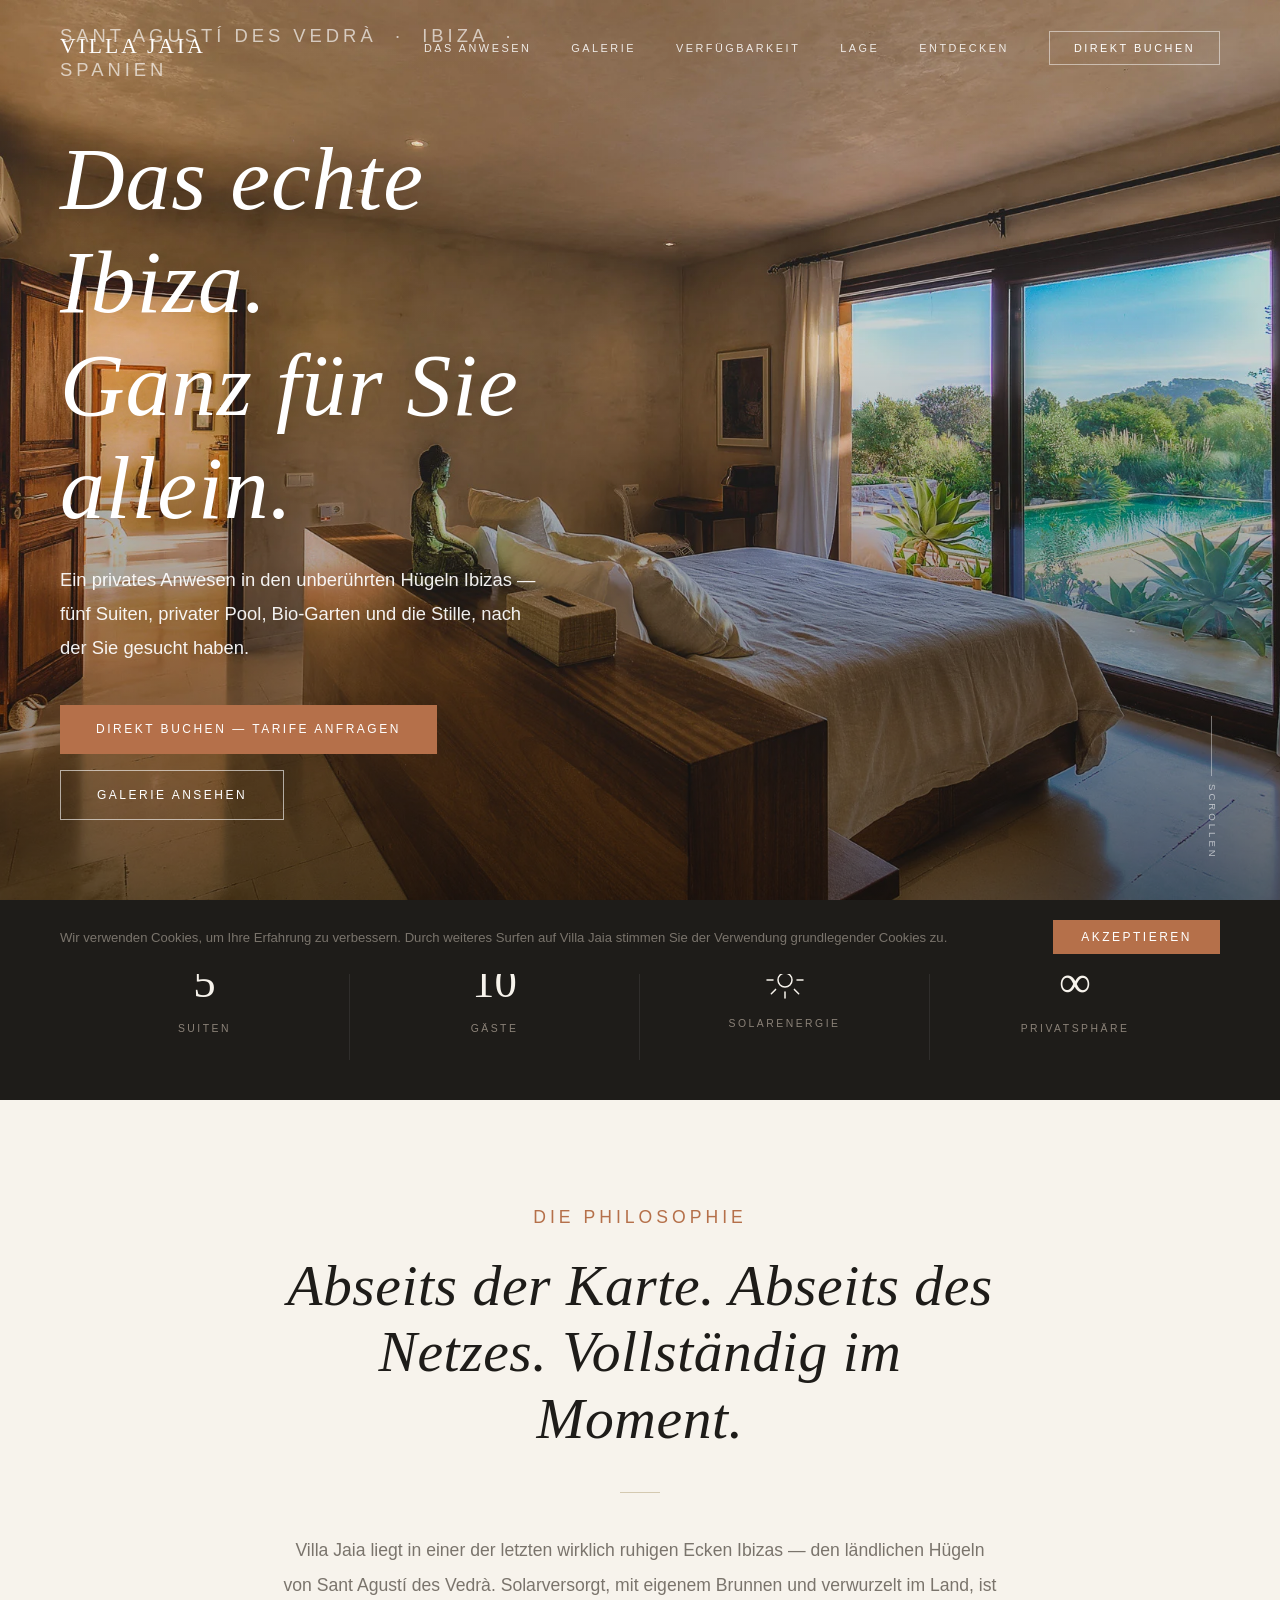
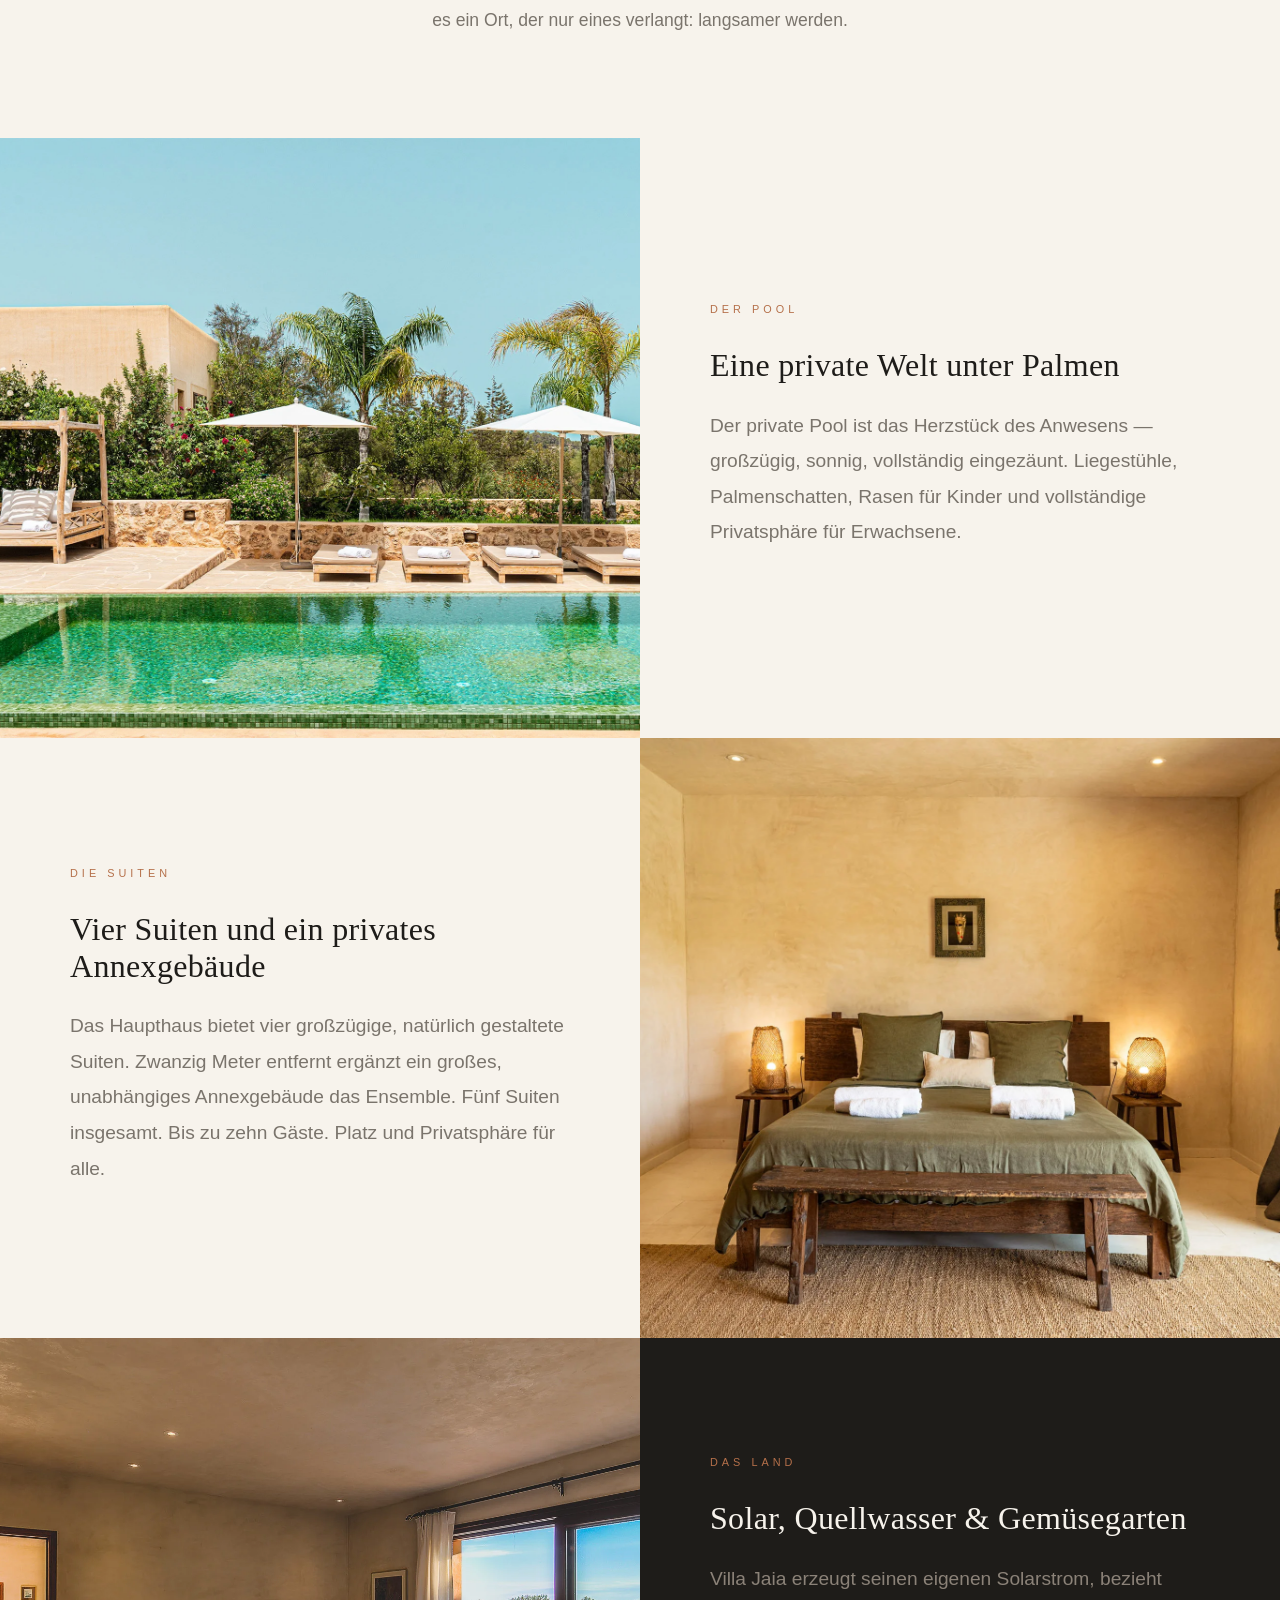
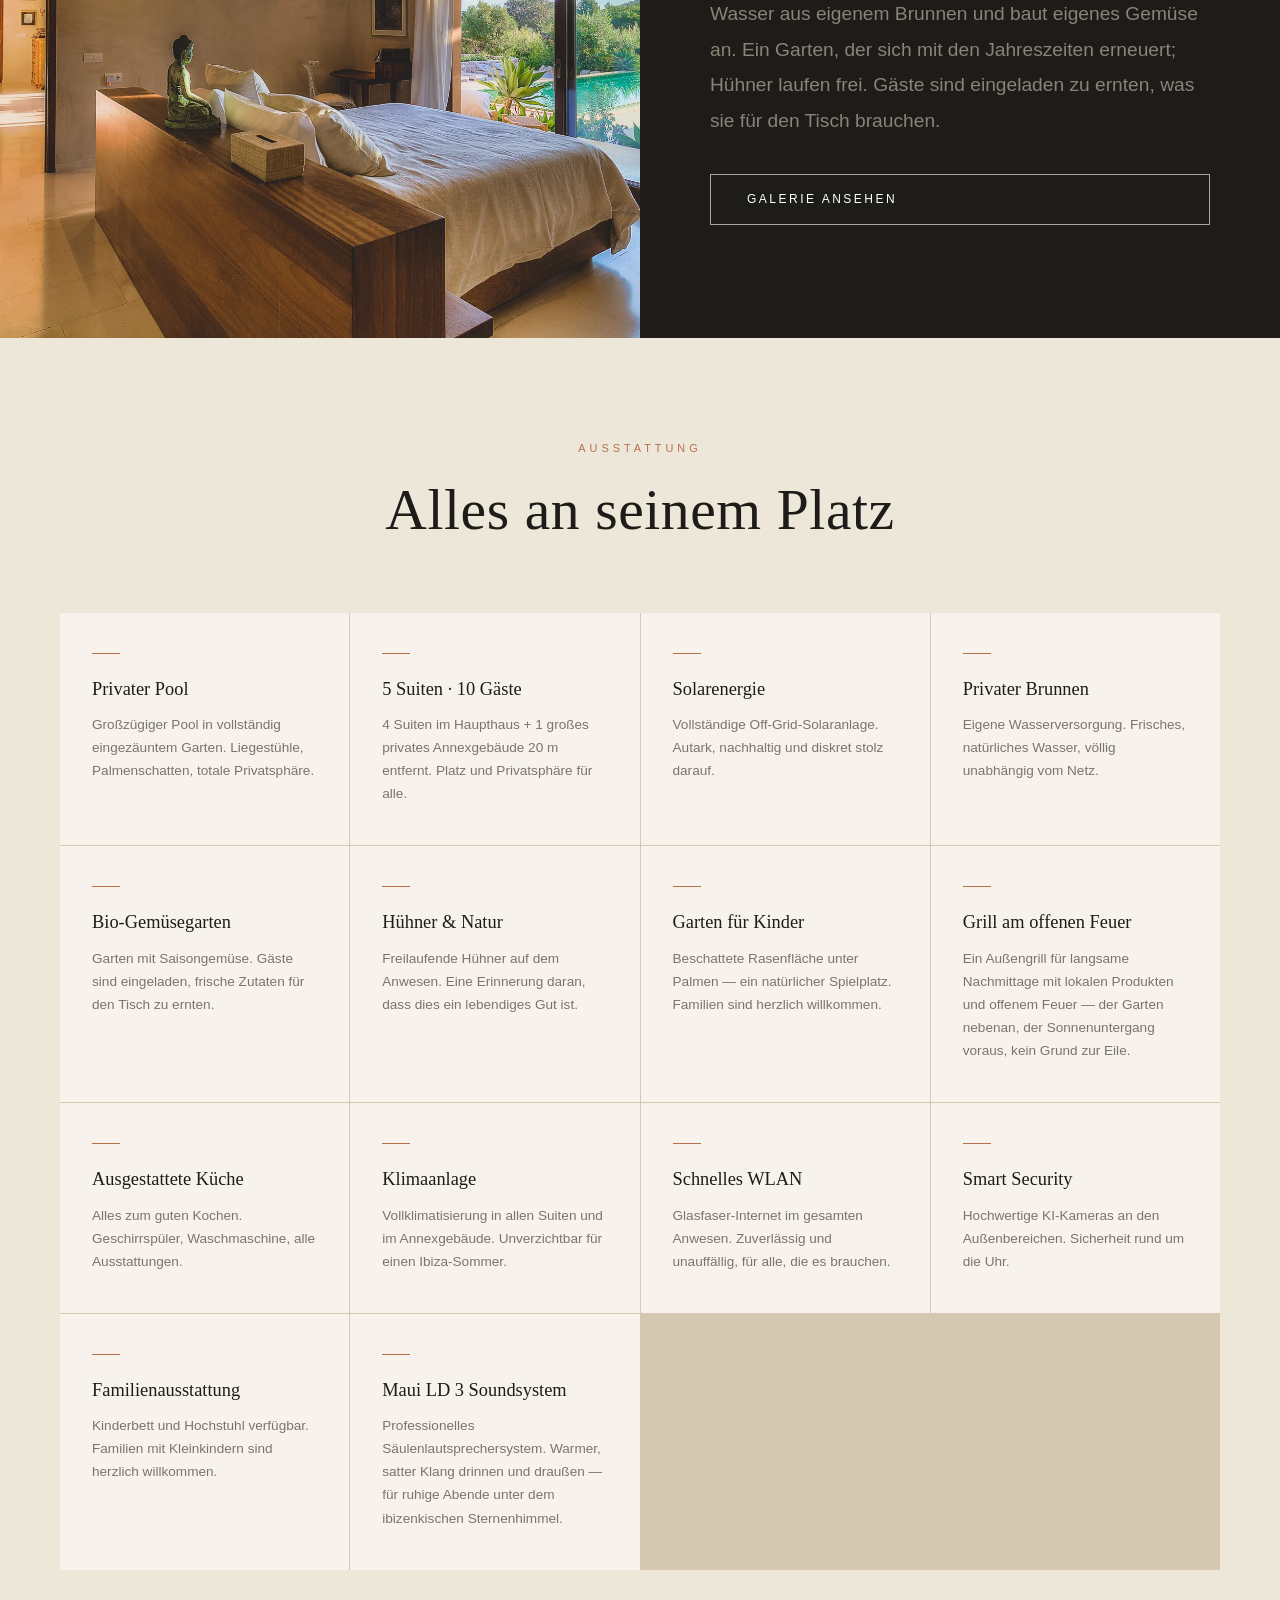
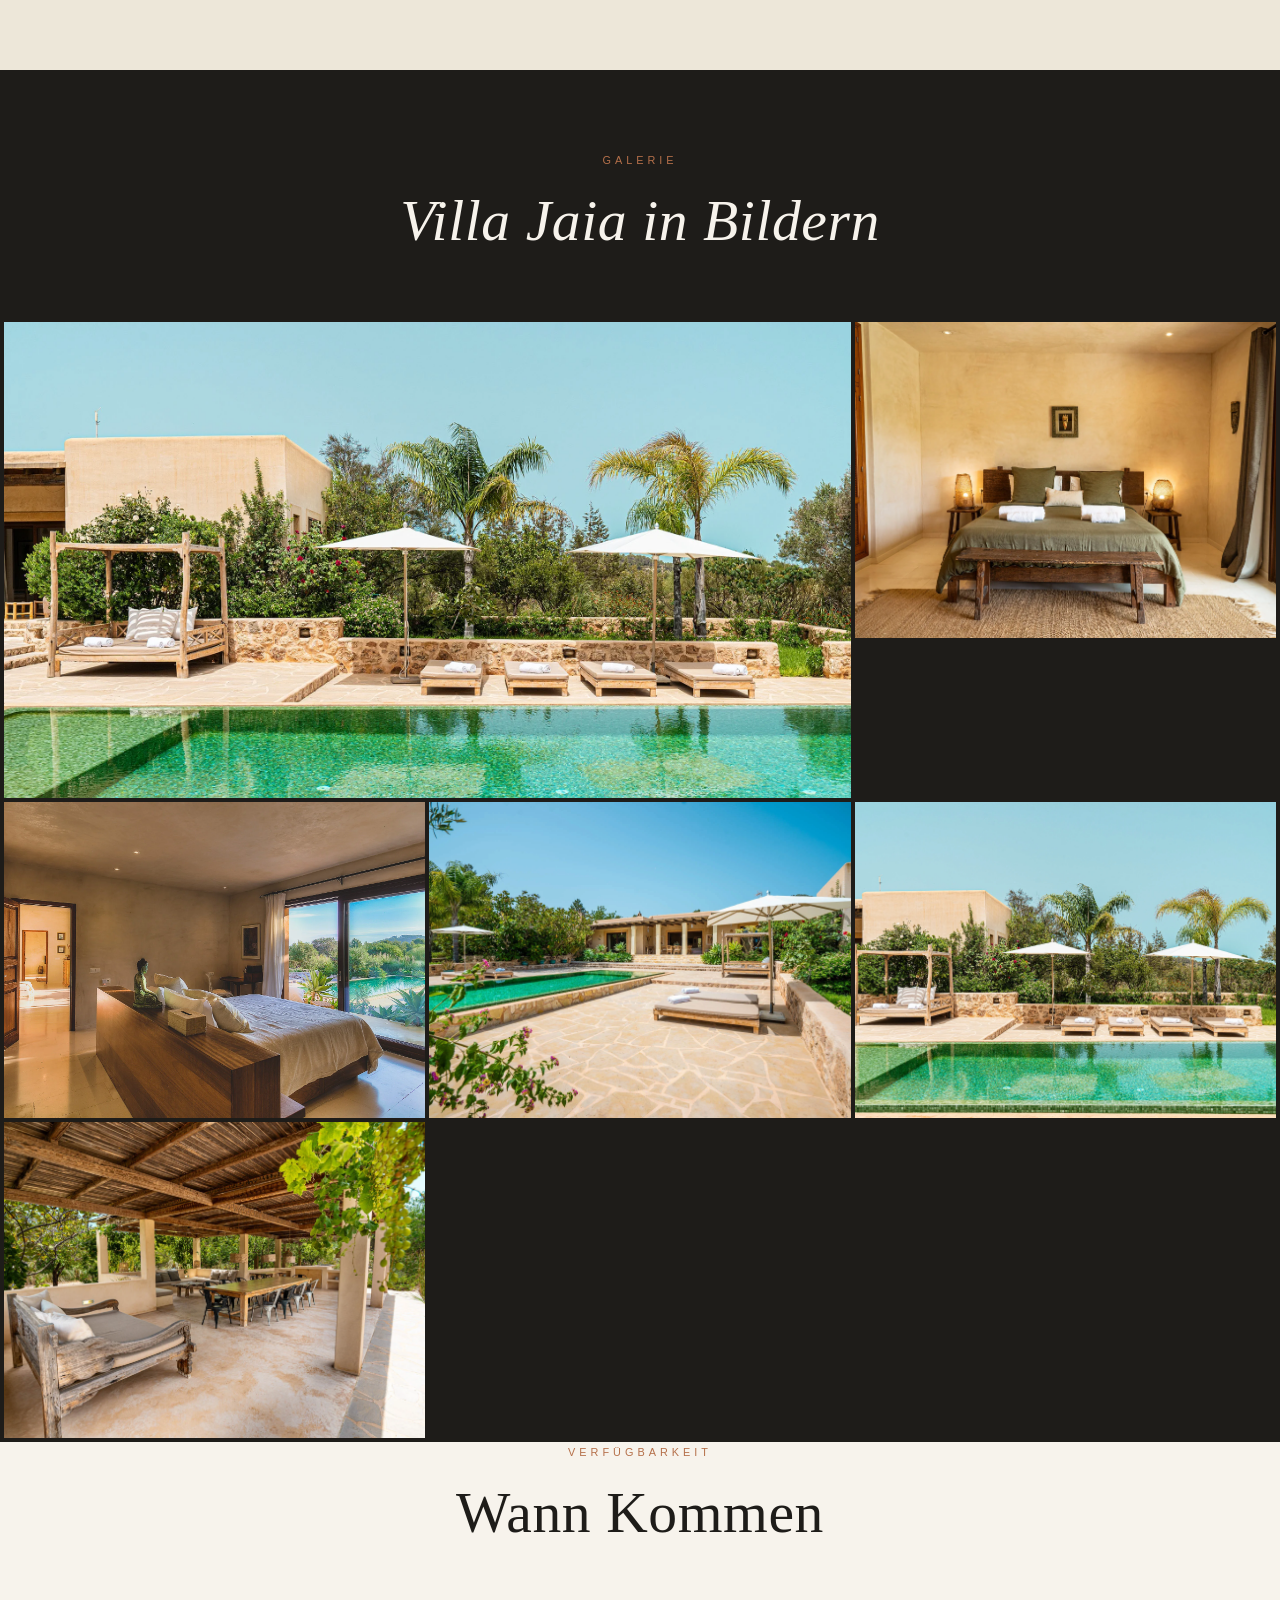
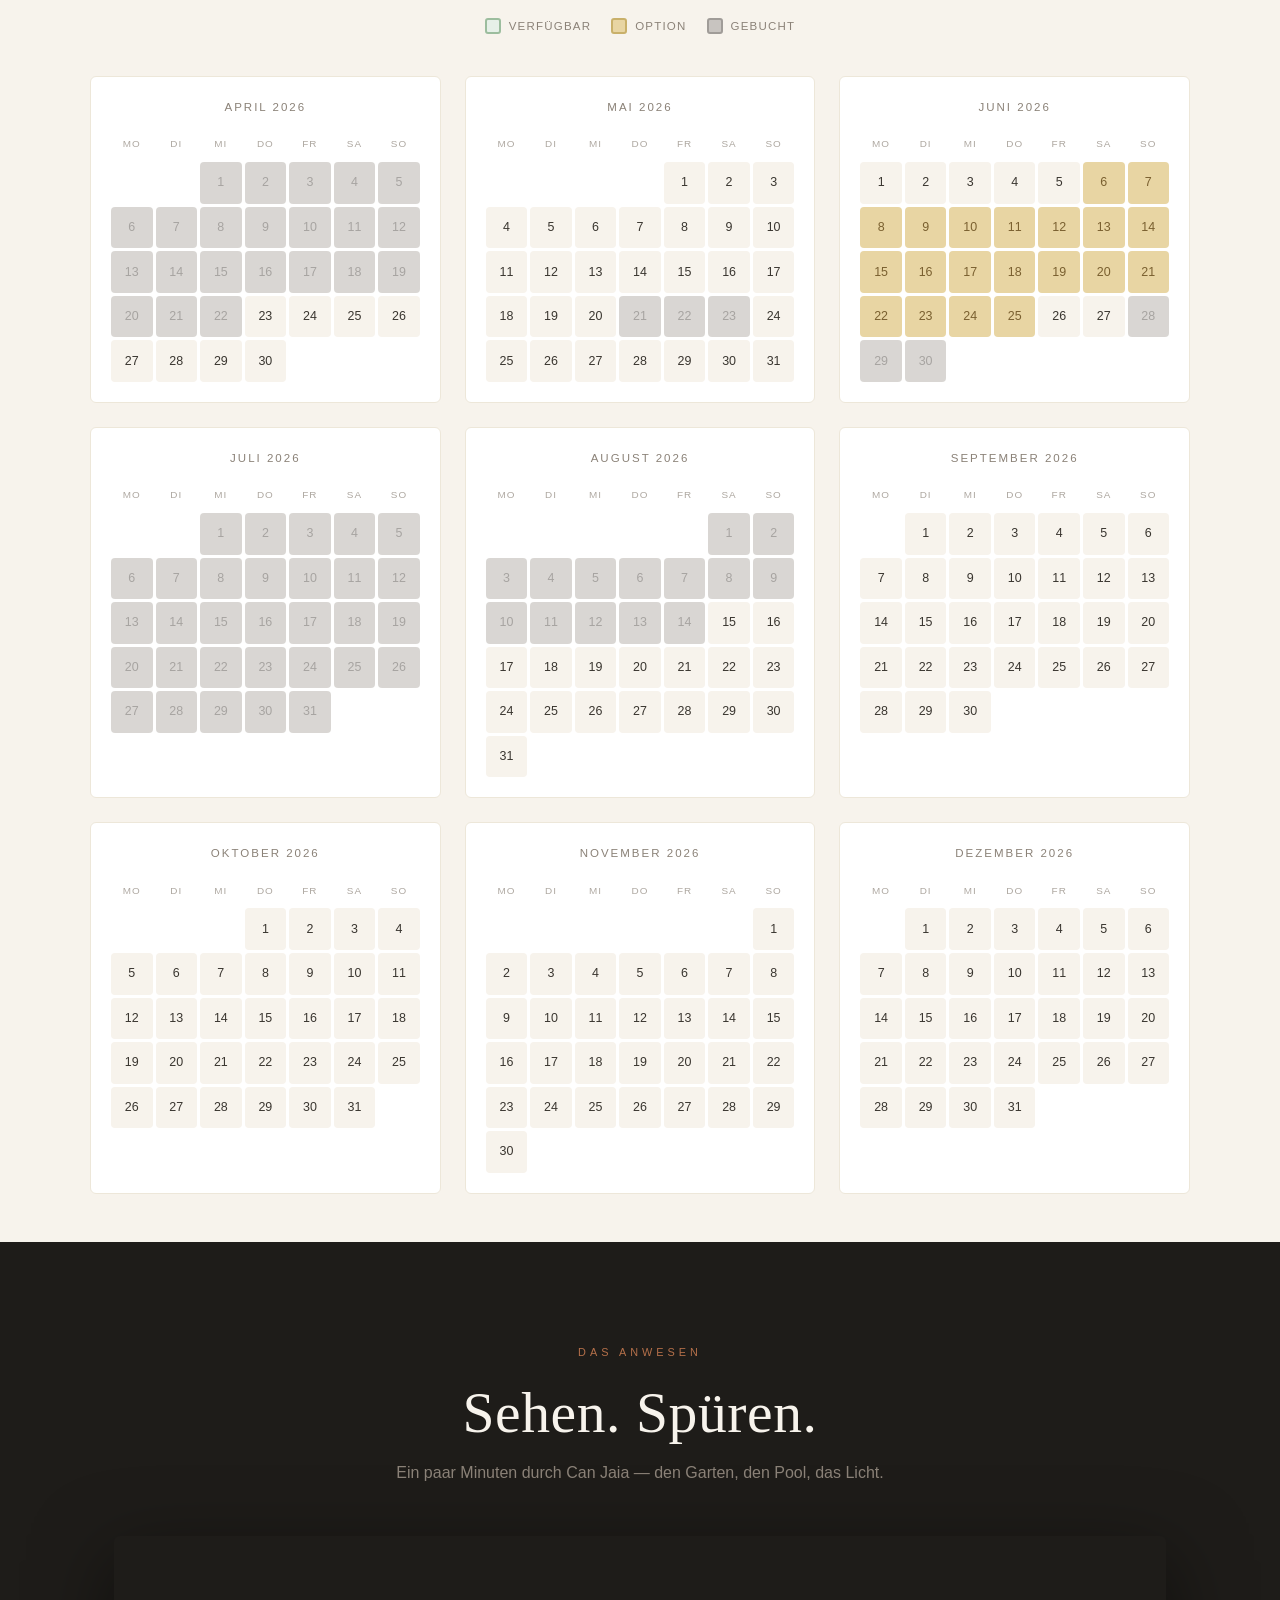
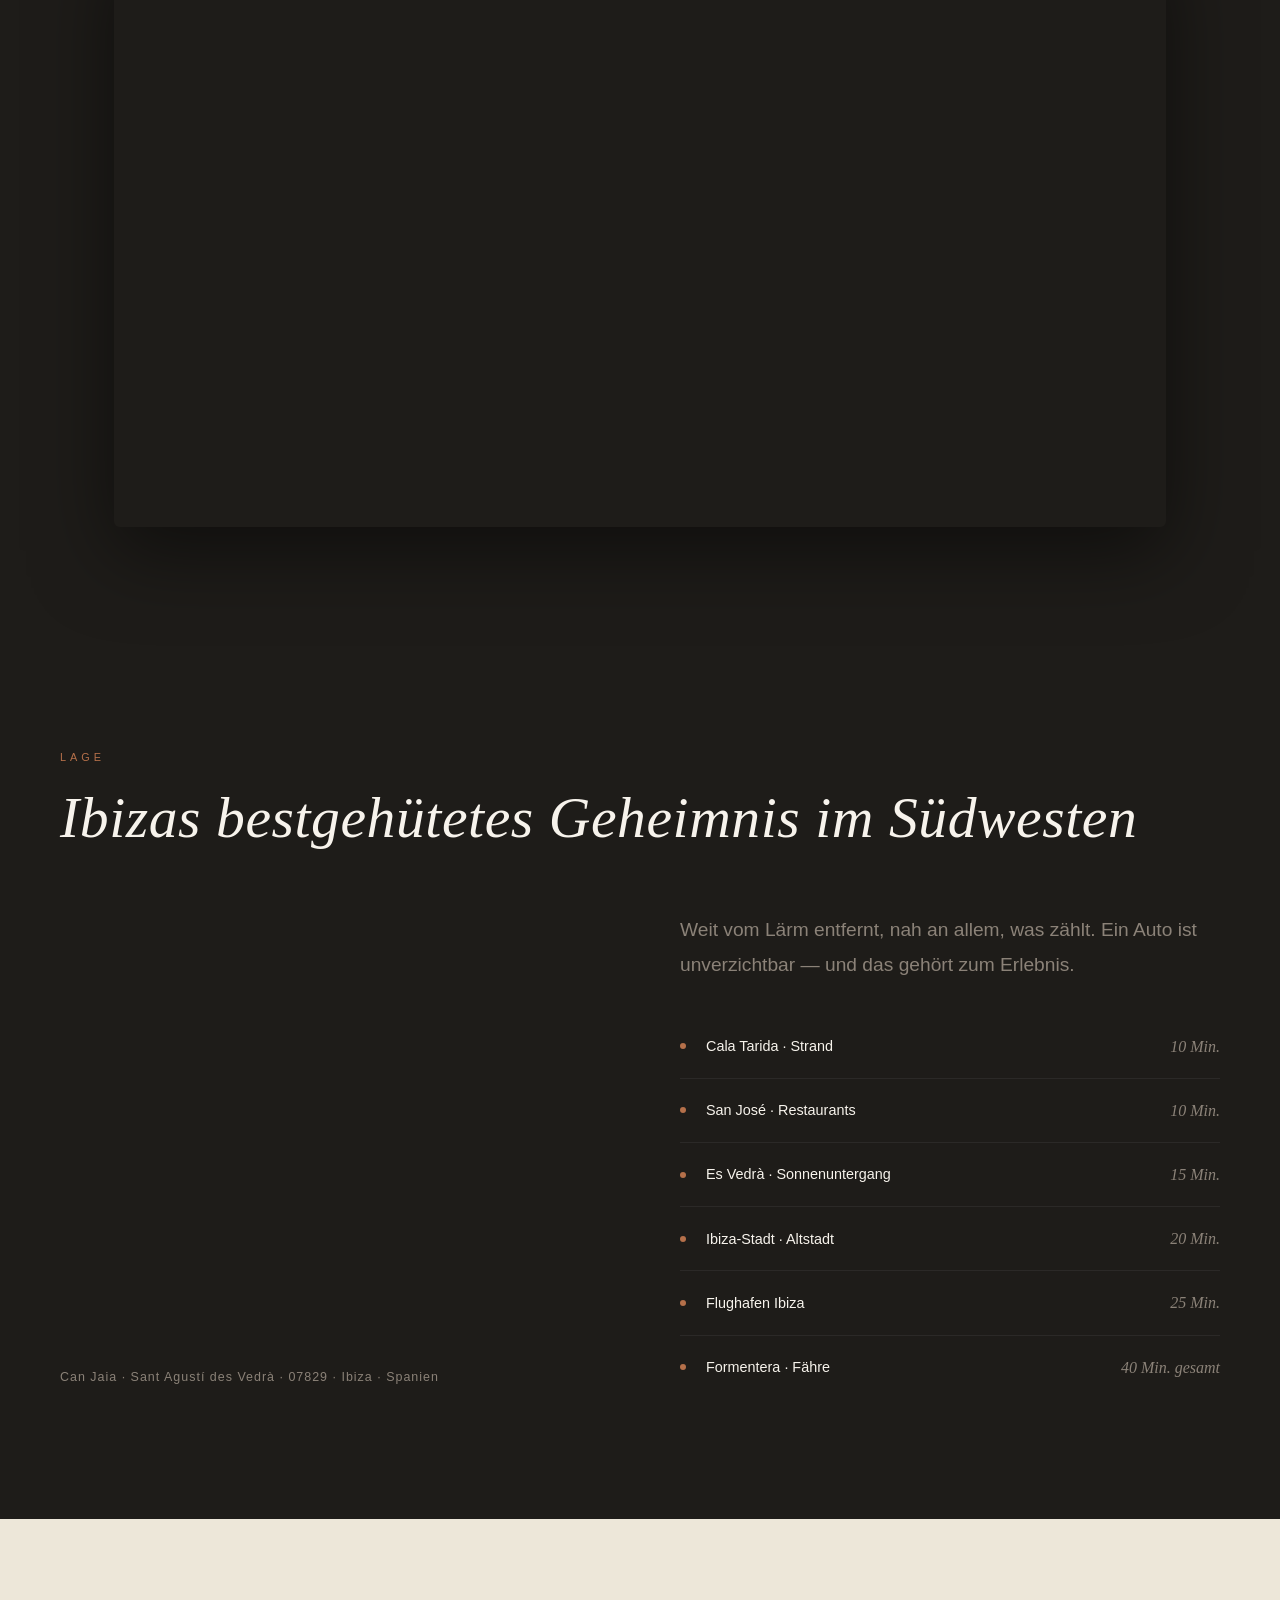
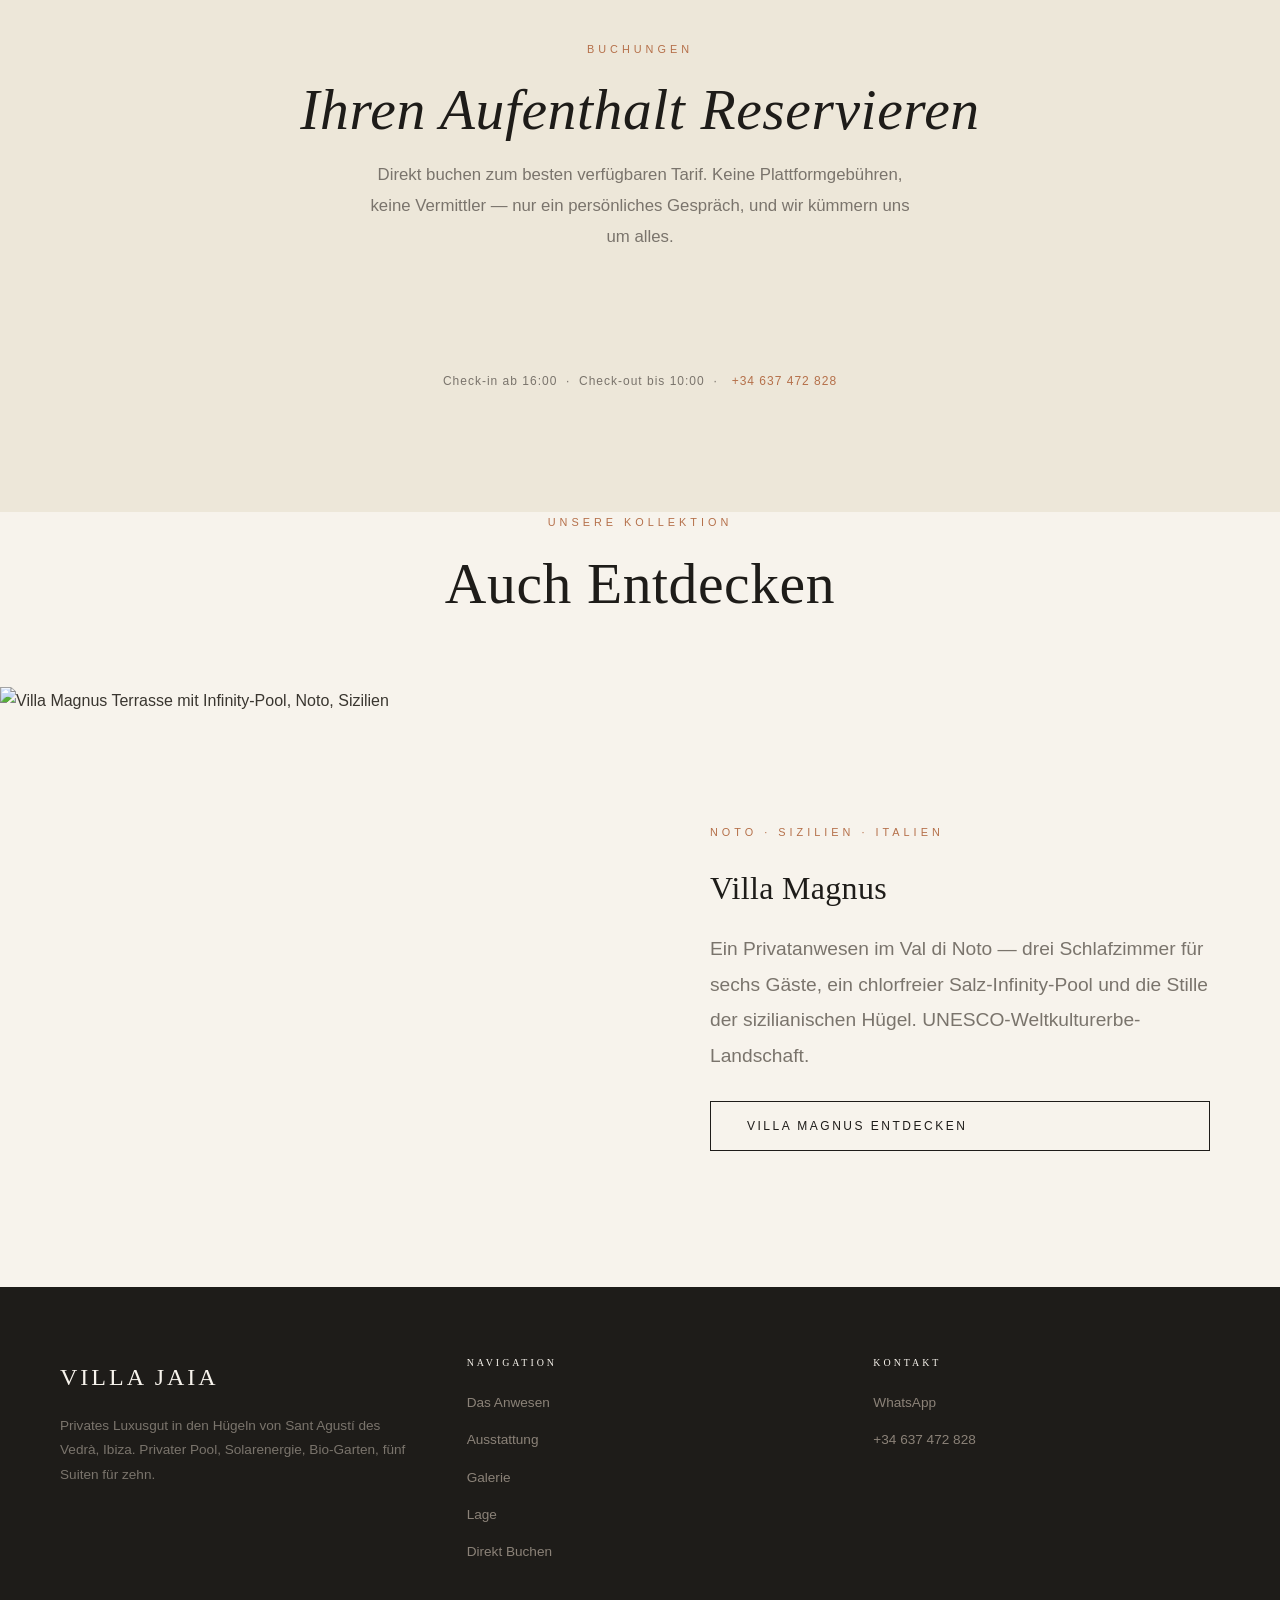
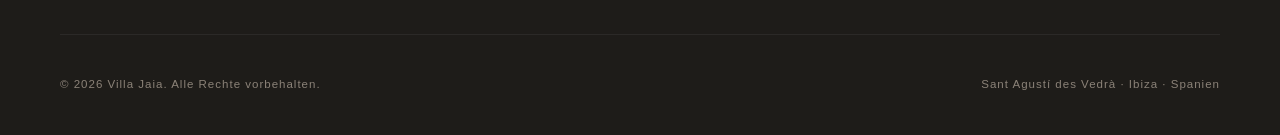
==== de/index.html @ a3e11b22 "Initial commit" ====
<!DOCTYPE html>
<html lang="de">
<head>
  <meta charset="UTF-8">
  <meta name="viewport" content="width=device-width, initial-scale=1.0">
  <meta name="description" content="Villa Jaia — Luxusgut in Sant Agustí des Vedrà, Ibiza. 5 Suiten, bis zu 10 Personen. Privater Pool, Bio-Garten, Solarenergie. Direkt buchen und 10% sparen.">
  <meta name="keywords" content="Luxusvilla Ibiza, Privatgut Sant Agustí, Ferienhaus Ibiza 10 Personen, Villa Jaia Ibiza, Urlaub Ibiza Pool, Öko-Villa Ibiza, Biogarten Ibiza">
  <meta property="og:title" content="Villa Jaia — Sant Agustí des Vedrà, Ibiza">
  <meta property="og:description" content="Privater Pool · Bio-Garten · Off-Grid-Anwesen · 5 Suiten für 10 · Direkt buchen und sparen.">
  <meta property="og:image" content="../images/villa-jaia-05.jpg">
  <link rel="canonical" href="https://www.villajaia.com/de/">
  <link rel="alternate" hreflang="en" href="https://www.villajaia.com/">
  <link rel="alternate" hreflang="it" href="https://www.villajaia.com/it/">
  <link rel="alternate" hreflang="fr" href="https://www.villajaia.com/fr/">
  <link rel="alternate" hreflang="de" href="https://www.villajaia.com/de/">
  <link rel="alternate" hreflang="es" href="https://www.villajaia.com/es/">
  <title>Villa Jaia — Luxusgut Ibiza | Privater Pool | 5 Suiten | Direkt Buchen</title>
  <link rel="icon" type="image/svg+xml" href="../favicon.svg">
  <link rel="preconnect" href="https://fonts.googleapis.com">
  <link rel="preconnect" href="https://fonts.gstatic.com" crossorigin>
  <link rel="stylesheet" href="../css/style.css">
  <link rel="preload" as="image" href="../images/villa-jaia-03.webp" type="image/webp">
</head>
<body>
<nav id="nav">
  <a href="#" class="nav-logo">Villa Jaia</a>
  <ul class="nav-links">
    <li><a href="#about">Das Anwesen</a></li>
    <li><a href="#gallery">Galerie</a></li>
    <li><a href="#availability">Verfügbarkeit</a></li>
    <li><a href="#location">Lage</a></li>
    <li><a href="#explore">Entdecken</a></li>
    <li><a href="#book" class="nav-book">Direkt Buchen</a></li>
  </ul>
  <button class="nav-burger" id="navBurger" aria-label="Menü"><span></span><span></span><span></span></button>
</nav>
<div class="mobile-menu" id="mobileMenu">
  <a href="#about" class="mob-link">Das Anwesen</a>
  <a href="#gallery" class="mob-link">Galerie</a>
  <a href="#availability" class="mob-link">Verfügbarkeit</a>
  <a href="#location" class="mob-link">Lage</a>
  <a href="#explore" class="mob-link">Entdecken</a>
  <a href="#book" class="mob-link mob-book">Direkt Buchen</a>
</div>
<section id="hero">
  <div class="hero-bg" style="background-image:url(/images/villa-jaia-13.jpg)"></div>
  <div class="hero-overlay"></div>
  <div class="hero-content">
    <p class="eyebrow">Sant Agustí des Vedrà &nbsp;·&nbsp; Ibiza &nbsp;·&nbsp; Spanien</p>
    <h1>Das echte Ibiza.<br>Ganz für Sie allein.</h1>
    <p>Ein privates Anwesen in den unberührten Hügeln Ibizas — fünf Suiten, privater Pool, Bio-Garten und die Stille, nach der Sie gesucht haben.</p>
    <div class="hero-btns">
      <a href="#book" class="btn btn-terracotta">Direkt Buchen — Tarife Anfragen</a>
      <a href="#gallery" class="btn btn-outline-light">Galerie ansehen</a>
    </div>
  </div>
  <div class="hero-scroll" onclick="document.getElementById('about').scrollIntoView({behavior:'smooth'})"><div class="scroll-line"></div><span>Scrollen</span></div>
</section>
<div class="stats-bar">
  <div class="stat"><span class="stat-num">5</span><span class="stat-label">Suiten</span></div>
  <div class="stat"><span class="stat-num">10</span><span class="stat-label">Gäste</span></div>
  <div class="stat"><span class="stat-num"><svg xmlns="http://www.w3.org/2000/svg" width="40" height="40" viewBox="0 0 40 40" fill="none" aria-hidden="true" style="display:block;margin:0 auto"><circle cx="20" cy="20" r="7" stroke="currentColor" stroke-width="1.5"/><line x1="20" y1="2" x2="20" y2="8" stroke="currentColor" stroke-width="1.5" stroke-linecap="round"/><line x1="20" y1="32" x2="20" y2="38" stroke="currentColor" stroke-width="1.5" stroke-linecap="round"/><line x1="2" y1="20" x2="8" y2="20" stroke="currentColor" stroke-width="1.5" stroke-linecap="round"/><line x1="32" y1="20" x2="38" y2="20" stroke="currentColor" stroke-width="1.5" stroke-linecap="round"/><line x1="6.34" y1="6.34" x2="10.59" y2="10.59" stroke="currentColor" stroke-width="1.5" stroke-linecap="round"/><line x1="29.41" y1="29.41" x2="33.66" y2="33.66" stroke="currentColor" stroke-width="1.5" stroke-linecap="round"/><line x1="33.66" y1="6.34" x2="29.41" y2="10.59" stroke="currentColor" stroke-width="1.5" stroke-linecap="round"/><line x1="10.59" y1="29.41" x2="6.34" y2="33.66" stroke="currentColor" stroke-width="1.5" stroke-linecap="round"/></svg></span><span class="stat-label">Solarenergie</span></div>
  <div class="stat"><span class="stat-num">∞</span><span class="stat-label">Privatsphäre</span></div>
</div>
<section id="about">
  <div id="intro"><div class="inner">
    <p class="eyebrow">Die Philosophie</p>
    <h2>Abseits der Karte. Abseits des Netzes. Vollständig im Moment.</h2>
    <div class="divider"></div>
    <p>Villa Jaia liegt in einer der letzten wirklich ruhigen Ecken Ibizas — den ländlichen Hügeln von Sant Agustí des Vedrà. Solarversorgt, mit eigenem Brunnen und verwurzelt im Land, ist es ein Ort, der nur eines verlangt: langsamer werden.</p>
  </div></div>
</section>
<div class="editorial">
  <div class="editorial-img"><picture><source srcset="../images/villa-jaia-05.webp" type="image/webp"><img src="../images/villa-jaia-05.jpg" alt="Privater Pool mit Palmen" loading="lazy"></picture></div>
  <div class="editorial-text">
    <p class="eyebrow">Der Pool</p>
    <h3>Eine private Welt unter Palmen</h3>
    <p>Der private Pool ist das Herzstück des Anwesens — großzügig, sonnig, vollständig eingezäunt. Liegestühle, Palmenschatten, Rasen für Kinder und vollständige Privatsphäre für Erwachsene.</p>
  </div>
</div>
<div class="editorial reverse">
  <div class="editorial-img"><picture><source srcset="../images/villa-jaia-14.webp" type="image/webp"><img src="../images/villa-jaia-14.jpg" alt="Suite Villa Jaia" loading="lazy"></picture></div>
  <div class="editorial-text">
    <p class="eyebrow">Die Suiten</p>
    <h3>Vier Suiten und ein privates Annexgebäude</h3>
    <p>Das Haupthaus bietet vier großzügige, natürlich gestaltete Suiten. Zwanzig Meter entfernt ergänzt ein großes, unabhängiges Annexgebäude das Ensemble. Fünf Suiten insgesamt. Bis zu zehn Gäste. Platz und Privatsphäre für alle.</p>
  </div>
</div>
<div class="editorial">
  <div class="editorial-img"><picture><source srcset="../images/villa-jaia-13.webp" type="image/webp"><img src="../images/villa-jaia-13.jpg" alt="Biogarten und Hühner" loading="lazy"></picture></div>
  <div class="editorial-text dark">
    <p class="eyebrow" style="color:var(--terracotta)">Das Land</p>
    <h3>Solar, Quellwasser &amp; Gemüsegarten</h3>
    <p>Villa Jaia erzeugt seinen eigenen Solarstrom, bezieht Wasser aus eigenem Brunnen und baut eigenes Gemüse an. Ein Garten, der sich mit den Jahreszeiten erneuert; Hühner laufen frei. Gäste sind eingeladen zu ernten, was sie für den Tisch brauchen.</p>
    <a href="#gallery" class="btn btn-outline-light" style="margin-top:8px;">Galerie ansehen</a>
  </div>
</div>
<section id="amenities">
  <div class="section-inner">
    <div class="amenities-header fade-in"><p class="eyebrow">Ausstattung</p><h2>Alles an seinem Platz</h2></div>
    <div class="amenities-grid">
      <div class="amenity fade-in"><div class="amenity-icon"></div><span class="amenity-name">Privater Pool</span><p class="amenity-desc">Großzügiger Pool in vollständig eingezäuntem Garten. Liegestühle, Palmenschatten, totale Privatsphäre.</p></div>
      <div class="amenity fade-in"><div class="amenity-icon"></div><span class="amenity-name">5 Suiten · 10 Gäste</span><p class="amenity-desc">4 Suiten im Haupthaus + 1 großes privates Annexgebäude 20 m entfernt. Platz und Privatsphäre für alle.</p></div>
      <div class="amenity fade-in"><div class="amenity-icon"></div><span class="amenity-name">Solarenergie</span><p class="amenity-desc">Vollständige Off-Grid-Solaranlage. Autark, nachhaltig und diskret stolz darauf.</p></div>
      <div class="amenity fade-in"><div class="amenity-icon"></div><span class="amenity-name">Privater Brunnen</span><p class="amenity-desc">Eigene Wasserversorgung. Frisches, natürliches Wasser, völlig unabhängig vom Netz.</p></div>
      <div class="amenity fade-in"><div class="amenity-icon"></div><span class="amenity-name">Bio-Gemüsegarten</span><p class="amenity-desc">Garten mit Saisongemüse. Gäste sind eingeladen, frische Zutaten für den Tisch zu ernten.</p></div>
      <div class="amenity fade-in"><div class="amenity-icon"></div><span class="amenity-name">Hühner &amp; Natur</span><p class="amenity-desc">Freilaufende Hühner auf dem Anwesen. Eine Erinnerung daran, dass dies ein lebendiges Gut ist.</p></div>
      <div class="amenity fade-in"><div class="amenity-icon"></div><span class="amenity-name">Garten für Kinder</span><p class="amenity-desc">Beschattete Rasenfläche unter Palmen — ein natürlicher Spielplatz. Familien sind herzlich willkommen.</p></div>
      <div class="amenity fade-in"><div class="amenity-icon"></div><span class="amenity-name">Grill am offenen Feuer</span><p class="amenity-desc">Ein Außengrill für langsame Nachmittage mit lokalen Produkten und offenem Feuer — der Garten nebenan, der Sonnenuntergang voraus, kein Grund zur Eile.</p></div>
      <div class="amenity fade-in"><div class="amenity-icon"></div><span class="amenity-name">Ausgestattete Küche</span><p class="amenity-desc">Alles zum guten Kochen. Geschirrspüler, Waschmaschine, alle Ausstattungen.</p></div>
      <div class="amenity fade-in"><div class="amenity-icon"></div><span class="amenity-name">Klimaanlage</span><p class="amenity-desc">Vollklimatisierung in allen Suiten und im Annexgebäude. Unverzichtbar für einen Ibiza-Sommer.</p></div>
      <div class="amenity fade-in"><div class="amenity-icon"></div><span class="amenity-name">Schnelles WLAN</span><p class="amenity-desc">Glasfaser-Internet im gesamten Anwesen. Zuverlässig und unauffällig, für alle, die es brauchen.</p></div>
      <div class="amenity fade-in"><div class="amenity-icon"></div><span class="amenity-name">Smart Security</span><p class="amenity-desc">Hochwertige KI-Kameras an den Außenbereichen. Sicherheit rund um die Uhr.</p></div>
      <div class="amenity fade-in"><div class="amenity-icon"></div><span class="amenity-name">Familienausstattung</span><p class="amenity-desc">Kinderbett und Hochstuhl verfügbar. Familien mit Kleinkindern sind herzlich willkommen.</p></div>
      <div class="amenity fade-in"><div class="amenity-icon"></div><span class="amenity-name">Maui LD 3 Soundsystem</span><p class="amenity-desc">Professionelles Säulenlautsprechersystem. Warmer, satter Klang drinnen und draußen — für ruhige Abende unter dem ibizenkischen Sternenhimmel.</p>
    </div>
  </div>
</section>
<section id="gallery">
  <div class="gallery-hero"><p class="eyebrow" style="color:var(--terracotta)">Galerie</p><h2>Villa Jaia in Bildern</h2></div>
  <div class="gallery-grid">
    <div class="gallery-item"><picture><source srcset="../images/villa-jaia-05.webp" type="image/webp"><img src="../images/villa-jaia-05.jpg" alt="Pool mit Palmen" loading="lazy"></picture></div>
    <div class="gallery-item"><picture><source srcset="../images/villa-jaia-14.webp" type="image/webp"><img src="../images/villa-jaia-14.jpg" alt="Suite" loading="lazy"></picture></div>
    <div class="gallery-item"><picture><source srcset="../images/villa-jaia-13.webp" type="image/webp"><img src="../images/villa-jaia-13.jpg" alt="Biogarten" loading="lazy"></picture></div>
    <div class="gallery-item"><picture><source srcset="../images/villa-jaia-04.webp" type="image/webp"><img src="../images/villa-jaia-04.jpg" alt="Überdachte Terrasse" loading="lazy"></picture></div>
    <div class="gallery-item"><picture><source srcset="../images/villa-jaia-05.webp" type="image/webp"><img src="../images/villa-jaia-05.jpg" alt="Außenbereich" loading="lazy"></picture></div>
    <div class="gallery-item"><picture><source srcset="../images/villa-jaia-06.webp" type="image/webp"><img src="../images/villa-jaia-06.jpg" alt="Schlafzimmer" loading="lazy"></picture></div>
  </div>
</section>
<div id="lightbox"><button id="lightbox-close">Schließen &nbsp;✕</button><button id="lightbox-prev">&#8249;</button><img id="lightbox-img" src="" alt="Villa Jaia"><button id="lightbox-next">&#8250;</button><div class="lightbox-counter" id="lightbox-counter">1 / 6</div></div>

<section id="availability">
  <div class="section-inner">
    <div class="amenities-header fade-in">
      <p class="eyebrow">Verfügbarkeit</p>
      <h2>Wann Kommen</h2>
    </div>
    <div class="avail-legend fade-in">
      <span class="leg-item"><span class="leg-dot leg-available"></span>Verfügbar</span>
      <span class="leg-item"><span class="leg-dot leg-hold"></span>Option</span>
      <span class="leg-item"><span class="leg-dot leg-booked"></span>Gebucht</span>
    </div>
    <div id="availCalendar" class="avail-calendar-wrap fade-in"></div></div>
</section>
<!-- ══ VIDEO ══ -->
<section id="video">
  <div class="video-outer">
    <div class="video-header fade-in">
      <p class="eyebrow">Das Anwesen</p>
      <h2>Sehen. Spüren.</h2>
      <p class="video-sub">Ein paar Minuten durch Can Jaia — den Garten, den Pool, das Licht.</p>
    </div>
    <div class="video-wrap fade-in">
      <iframe
        src="https://drive.google.com/file/d/15s7DKDSZXZfFEOjaMNnhzaCt0uwJoNaQ/preview"
        allow="autoplay"
        allowfullscreen
        loading="lazy"
        title="Villa Jaia — Can Jaia, Ibiza">
      </iframe>
    </div>
  </div>
</section>


<section id="location">
  <div class="section-inner">
    <p class="eyebrow">Lage</p>
    <h2>Ibizas bestgehütetes Geheimnis im Südwesten</h2>
    <div class="location-grid">
      <div>
        <div class="location-map"><iframe src="https://www.google.com/maps/embed?pb=!1m18!1m12!1m3!1d500!2d1.3100!3d38.9200!2m3!1f0!2f0!3f0!3m2!1i1024!2i768!4f13.1!3m2!1de!2ses!4v1" allowfullscreen loading="lazy" title="Villa Jaia Lage"></iframe></div>
        <p style="margin-top:14px; font-size:0.78rem; letter-spacing:1px; color:var(--stone);">Can Jaia · Sant Agustí des Vedrà · 07829 · Ibiza · Spanien</p>
      </div>
      <div class="distances">
        <p>Weit vom Lärm entfernt, nah an allem, was zählt. Ein Auto ist unverzichtbar — und das gehört zum Erlebnis.</p>
        <div class="distance-item fade-in"><div class="distance-dot"></div><span class="distance-name">Cala Tarida · Strand</span><span class="distance-time">10 Min.</span></div>
        <div class="distance-item fade-in"><div class="distance-dot"></div><span class="distance-name">San José · Restaurants</span><span class="distance-time">10 Min.</span></div>
        <div class="distance-item fade-in"><div class="distance-dot"></div><span class="distance-name">Es Vedrà · Sonnenuntergang</span><span class="distance-time">15 Min.</span></div>
        <div class="distance-item fade-in"><div class="distance-dot"></div><span class="distance-name">Ibiza-Stadt · Altstadt</span><span class="distance-time">20 Min.</span></div>
        <div class="distance-item fade-in"><div class="distance-dot"></div><span class="distance-name">Flughafen Ibiza</span><span class="distance-time">25 Min.</span></div>
        <div class="distance-item fade-in"><div class="distance-dot"></div><span class="distance-name">Formentera · Fähre</span><span class="distance-time">40 Min. gesamt</span></div>
      </div>
    </div>
  </div>
</section>
<section id="book">
  <div class="book-inner">
    <p class="eyebrow">Buchungen</p>
    <h2>Ihren Aufenthalt Reservieren</h2>
    <p class="subtitle">Direkt buchen zum besten verfügbaren Tarif. Keine Plattformgebühren, keine Vermittler — nur ein persönliches Gespräch, und wir kümmern uns um alles.</p>
    <div class="book-grid">
</div>
    <p class="book-contact">Check-in ab 16:00 &nbsp;·&nbsp; Check-out bis 10:00 &nbsp;·&nbsp; <a href="tel:+34637472828">+34 637 472 828</a></p>
  </div>
</section>

<!-- ══ UNSERE KOLLEKTION ══ -->
<section id="collection">
  <div class="section-inner">
    <div class="amenities-header fade-in">
      <p class="eyebrow">Unsere Kollektion</p>
      <h2>Auch Entdecken</h2>
    </div>
  </div>
</section>
<div class="editorial">
  <div class="editorial-img">
    <picture>
      <img src="https://www.villamagnus.com/images/villa-magnus-hero.jpg" alt="Villa Magnus Terrasse mit Infinity-Pool, Noto, Sizilien" loading="lazy">
    </picture>
  </div>
  <div class="editorial-text">
    <p class="eyebrow">Noto · Sizilien · Italien</p>
    <h3>Villa Magnus</h3>
    <p>Ein Privatanwesen im Val di Noto — drei Schlafzimmer für sechs Gäste, ein chlorfreier Salz-Infinity-Pool und die Stille der sizilianischen Hügel. UNESCO-Weltkulturerbe-Landschaft.</p>
    <a href="https://www.villamagnus.com" class="btn btn-outline-dark" target="_blank" rel="noopener">Villa Magnus Entdecken</a>
  </div>
</div>

<footer>
  <div class="footer-inner">
    <div class="footer-brand"><span class="logo">Villa Jaia</span><p>Privates Luxusgut in den Hügeln von Sant Agustí des Vedrà, Ibiza. Privater Pool, Solarenergie, Bio-Garten, fünf Suiten für zehn.</p></div>
    <div class="footer-col"><h4>Navigation</h4><ul><li><a href="#about">Das Anwesen</a></li><li><a href="#amenities">Ausstattung</a></li><li><a href="#gallery">Galerie</a></li><li><a href="#location">Lage</a></li><li><a href="#book">Direkt Buchen</a></li></ul></div>
    <div class="footer-col"><h4>Kontakt</h4><ul><li><a href="https://wa.me/34637472828" target="_blank">WhatsApp</a></li><li><a href="tel:+34637472828">+34 637 472 828</a></li></ul></div>
  </div>
  <div class="footer-bottom"><span>© 2026 Villa Jaia. Alle Rechte vorbehalten.</span><span>Sant Agustí des Vedrà · Ibiza · Spanien</span></div>
</footer>
<script src="../js/main.js"></script>
<div id="cookieBanner" class="cookie-banner"><p>Wir verwenden Cookies, um Ihre Erfahrung zu verbessern. Durch weiteres Surfen auf Villa Jaia stimmen Sie der Verwendung grundlegender Cookies zu.</p><button class="btn btn-terracotta cookie-accept" id="cookieAccept">Akzeptieren</button></div>
</body>
</html>
---- css/style.css ----
/* ============================================
   VILLA JAIA — Luxury Editorial Stylesheet
   Inspired by: Aman · Can Amaï · Six Senses Ibiza
   ============================================ */

/* Google Fonts loaded non-blocking via HTML <link> tags — see index.html */

:root {
  --cream:       #f7f3ec;
  --cream-dark:  #ede7d9;
  --sand:        #d4c9b0;
  --terracotta:  #b5704a;
  --olive:       #5c6b3e;
  --olive-dark:  #3a4428;
  --stone:       #8b8278;
  --dark:        #1e1c19;
  --white:       #ffffff;
  --text:        #3a3630;
  --text-light:  #7a746c;

  --font-serif:  'Cormorant Garamond', 'Georgia', serif;
  --font-sans:   'Jost', 'Helvetica Neue', sans-serif;

  --radius:      4px;
  --transition:  0.4s ease;
  --shadow:      0 8px 40px rgba(30,28,25,0.12);
}

*, *::before, *::after { box-sizing: border-box; margin: 0; padding: 0; }
html { scroll-behavior: smooth; }
body { font-family: var(--font-sans); background: var(--cream); color: var(--text); line-height: 1.7; overflow-x: hidden; }
img { display: block; max-width: 100%; height: auto; }
a { color: inherit; text-decoration: none; }
ul { list-style: none; }

/* ── TYPOGRAPHY ── */
h1, h2, h3, h4, blockquote {
  font-family: var(--font-serif);
  font-weight: 300;
  line-height: 1.15;
  letter-spacing: 0.01em;
}
h1 { font-size: clamp(3rem, 7vw, 6rem); }
h2 { font-size: clamp(2.2rem, 4.5vw, 3.8rem); }
h3 { font-size: clamp(1.4rem, 2.5vw, 2rem); }
p  { font-size: clamp(1.05rem, 1.6vw, 1.2rem); color: var(--text-light); line-height: 1.85; font-weight: 300; }

.eyebrow {
  font-family: var(--font-sans);
  font-size: 0.68rem;
  letter-spacing: 4px;
  text-transform: uppercase;
  color: var(--terracotta);
  margin-bottom: 18px;
  font-weight: 400;
}

/* ── BUTTONS ── */
.btn {
  display: inline-flex;
  align-items: center;
  gap: 10px;
  padding: 14px 36px;
  font-family: var(--font-sans);
  font-size: 0.75rem;
  font-weight: 400;
  letter-spacing: 2.5px;
  text-transform: uppercase;
  cursor: pointer;
  transition: var(--transition);
  border: none;
}
.btn-dark {
  background: var(--dark);
  color: var(--cream);
}
.btn-dark:hover { background: var(--olive-dark); }
.btn-outline-dark {
  background: transparent;
  color: var(--dark);
  border: 1px solid var(--dark);
}
.btn-outline-dark:hover { background: var(--dark); color: var(--cream); }
.btn-outline-light {
  background: transparent;
  color: var(--white);
  border: 1px solid rgba(255,255,255,0.6);
}
.btn-outline-light:hover { background: rgba(255,255,255,0.12); }
.btn-terracotta {
  background: var(--terracotta);
  color: var(--white);
}
.btn-terracotta:hover { background: #9e5d3a; }
.btn-whatsapp {
  background: #25D366;
  color: white;
  letter-spacing: 1.5px;
  width: 100%;
  justify-content: center;
}
.btn-whatsapp:hover { background: #1ebe5d; }

/* ── NAVIGATION ── */
#nav {
  position: fixed;
  top: 0; left: 0; right: 0;
  z-index: 1000;
  padding: 28px 60px;
  display: flex;
  justify-content: space-between;
  align-items: center;
  transition: padding var(--transition), background var(--transition);
}
#nav.scrolled {
  background: rgba(247,243,236,0.97);
  backdrop-filter: blur(16px);
  padding: 18px 60px;
  box-shadow: 0 1px 0 rgba(0,0,0,0.06);
}
.nav-logo {
  font-family: var(--font-serif);
  font-size: 1.35rem;
  font-weight: 300;
  letter-spacing: 3px;
  text-transform: uppercase;
  color: var(--white);
  transition: color var(--transition);
}
#nav.scrolled .nav-logo { color: var(--dark); }
.nav-links {
  display: flex;
  gap: 40px;
  align-items: center;
}
.nav-links a {
  font-size: 0.68rem;
  letter-spacing: 2.5px;
  text-transform: uppercase;
  color: rgba(255,255,255,0.85);
  transition: color var(--transition);
  font-weight: 400;
}
#nav.scrolled .nav-links a { color: var(--text); }
.nav-links a:hover { color: var(--terracotta); }
.nav-book {
  padding: 10px 24px !important;
  border: 1px solid rgba(255,255,255,0.5) !important;
  color: white !important;
}
#nav.scrolled .nav-book {
  border-color: var(--dark) !important;
  color: var(--dark) !important;
}
.nav-book:hover { background: rgba(255,255,255,0.1); }
#nav.scrolled .nav-book:hover { background: var(--dark); color: var(--white) !important; }

/* ── HERO ── */
#hero {
  height: 100vh;
  min-height: 700px;
  position: relative;
  display: flex;
  align-items: flex-end;
  overflow: hidden;
}
.hero-bg {
  position: absolute;
  inset: 0;
  
  background-size: cover;
  background-position: center 60%;
  transform: scale(1.06);
  transition: transform 10s ease;
}
#hero.loaded .hero-bg { transform: scale(1); }
.hero-overlay {
  position: absolute;
  inset: 0;
  background: linear-gradient(
    to bottom,
    rgba(0,0,0,0.05) 0%,
    rgba(0,0,0,0.1) 40%,
    rgba(0,0,0,0.55) 100%
  );
}
.hero-content {
  position: relative;
  z-index: 2;
  padding: 0 60px 80px;
  color: white;
  max-width: 700px;
}
.hero-content .eyebrow { color: rgba(255,255,255,0.65); }
.hero-content h1 {
  font-style: italic;
  margin-bottom: 24px;
  text-shadow: 0 2px 30px rgba(0,0,0,0.2);
}
.hero-content p {
  color: rgba(255,255,255,0.93);
  font-size: 1.15rem;
  margin-bottom: 40px;
  max-width: 480px;
}
.hero-btns { display: flex; gap: 16px; flex-wrap: wrap; }
.hero-scroll {
  position: absolute;
  bottom: 40px; right: 60px;
  z-index: 2;
  display: flex;
  flex-direction: column;
  align-items: center;
  gap: 8px;
  color: rgba(255,255,255,0.6);
  cursor: pointer;
}
.hero-scroll span {
  font-size: 0.6rem;
  letter-spacing: 3px;
  text-transform: uppercase;
  writing-mode: vertical-rl;
}
.scroll-line {
  width: 1px;
  height: 60px;
  background: rgba(255,255,255,0.4);
  animation: scrollLine 2s ease infinite;
  transform-origin: top;
}
@keyframes scrollLine {
  0% { transform: scaleY(0); opacity: 1; }
  100% { transform: scaleY(1); opacity: 0; }
}

/* ── SECTION BASE ── */
.section { padding: 120px 60px; }
.section-inner { max-width: 1280px; margin: 0 auto; }

/* ── INTRO / PHILOSOPHY ── */
#intro { background: var(--cream); text-align: center; padding: 100px 60px; }
#intro .inner { max-width: 720px; margin: 0 auto; }
#intro h2 { font-style: italic; margin-bottom: 28px; color: var(--dark); }
#intro p { font-size: 1.1rem; line-height: 2; }
.divider {
  width: 40px;
  height: 1px;
  background: var(--sand);
  margin: 40px auto;
}

/* ── STATS BAR ── */
.stats-bar {
  background: var(--dark);
  padding: 40px 60px;
  display: grid;
  grid-template-columns: repeat(4, 1fr);
  gap: 0;
}
.stat {
  text-align: center;
  padding: 20px;
  border-right: 1px solid rgba(255,255,255,0.08);
}
.stat:last-child { border-right: none; }
.stat-num {
  font-family: var(--font-serif);
  font-size: 2.8rem;
  font-weight: 300;
  color: var(--cream);
  display: block;
  line-height: 1;
  margin-bottom: 8px;
}
.stat-label {
  font-size: 0.65rem;
  letter-spacing: 2.5px;
  text-transform: uppercase;
  color: var(--stone);
}

/* ── EDITORIAL SECTIONS (alternating) ── */
.editorial {
  display: grid;
  grid-template-columns: 1fr 1fr;
  min-height: 600px;
}
.editorial.reverse { direction: rtl; }
.editorial.reverse > * { direction: ltr; }
.editorial-img {
  overflow: hidden;
  position: relative;
}
.editorial-img img {
  width: 100%;
  height: 100%;
  object-fit: cover;
  transition: transform 0.8s ease;
}
.editorial-img:hover img { transform: scale(1.04); }
.editorial-text {
  padding: 80px 70px;
  display: flex;
  flex-direction: column;
  justify-content: center;
  background: var(--cream);
}
.editorial-text.dark { background: var(--dark); }
.editorial-text.dark h3 { color: var(--cream); }
.editorial-text.dark p { color: var(--stone); }
.editorial-text h3 { margin-bottom: 24px; color: var(--dark); }
.editorial-text p { margin-bottom: 28px; }

/* ── AMENITIES ── */
#amenities { background: var(--cream-dark); padding: 100px 60px; }
.amenities-header { text-align: center; margin-bottom: 70px; }
.amenities-header h2 { color: var(--dark); margin-bottom: 16px; }
.amenities-grid {
  display: grid;
  grid-template-columns: repeat(4, 1fr);
  gap: 1px;
  background: var(--sand);
}
.amenity {
  background: var(--cream);
  padding: 40px 32px;
  transition: var(--transition);
}
.amenity:hover { background: var(--dark); }
.amenity:hover .amenity-name { color: var(--cream); }
.amenity:hover .amenity-desc { color: var(--stone); }
.amenity-icon {
  width: 28px;
  height: 1px;
  background: var(--terracotta);
  margin-bottom: 20px;
  transition: width var(--transition);
}
.amenity:hover .amenity-icon { width: 48px; }
.amenity-name {
  font-family: var(--font-serif);
  font-size: 1.15rem;
  color: var(--dark);
  margin-bottom: 8px;
  display: block;
  transition: color var(--transition);
}
.amenity-desc {
  font-size: 0.85rem;
  color: var(--text-light);
  line-height: 1.7;
  transition: color var(--transition);
}

/* ── GALLERY ── */
#gallery { padding: 0; overflow: hidden; }
.gallery-hero {
  background: var(--dark);
  padding: 80px 60px 60px;
  text-align: center;
}
.gallery-hero h2 { color: var(--cream); font-style: italic; margin-bottom: 8px; }
.gallery-hero p { color: var(--stone); }
.gallery-grid {
  display: grid;
  grid-template-columns: repeat(3, 1fr);
  grid-template-rows: auto;
  gap: 4px;
  background: var(--dark);
  padding: 0 4px 4px;
}
.gallery-item { overflow: hidden; cursor: pointer; position: relative; aspect-ratio: 4/3; }
.gallery-item:nth-child(1) { grid-column: span 2; aspect-ratio: 16/9; }
.gallery-item:nth-child(7) { grid-column: span 2; aspect-ratio: 16/9; }
.gallery-item img {
  width: 100%;
  height: 100%;
  object-fit: cover;
  transition: transform 0.6s ease, filter 0.4s ease;
}
.gallery-item::after {
  content: '';
  position: absolute;
  inset: 0;
  background: rgba(0,0,0,0);
  transition: background var(--transition);
}
.gallery-item:hover::after { background: rgba(0,0,0,0.15); }
.gallery-item:hover img { transform: scale(1.05); }

/* ── LIGHTBOX ── */
#lightbox {
  display: none;
  position: fixed;
  inset: 0;
  z-index: 2000;
  background: rgba(0,0,0,0.97);
  align-items: center;
  justify-content: center;
}
#lightbox.open { display: flex; }
#lightbox img { max-width: 88vw; max-height: 88vh; object-fit: contain; }
#lightbox-close {
  position: absolute;
  top: 28px; right: 36px;
  color: rgba(255,255,255,0.5);
  font-size: 1.4rem;
  cursor: pointer;
  background: none;
  border: none;
  font-family: var(--font-sans);
  letter-spacing: 2px;
  text-transform: uppercase;
  font-size: 0.65rem;
  transition: color var(--transition);
}
#lightbox-close:hover { color: white; }
#lightbox-prev, #lightbox-next {
  position: absolute;
  top: 50%;
  transform: translateY(-50%);
  background: none;
  border: none;
  color: rgba(255,255,255,0.4);
  font-size: 3rem;
  padding: 20px;
  cursor: pointer;
  font-family: var(--font-serif);
  transition: color var(--transition);
}
#lightbox-prev { left: 20px; }
#lightbox-next { right: 20px; }
#lightbox-prev:hover, #lightbox-next:hover { color: white; }
.lightbox-counter {
  position: absolute;
  bottom: 28px;
  left: 50%;
  transform: translateX(-50%);
  color: rgba(255,255,255,0.3);
  font-size: 0.65rem;
  letter-spacing: 3px;
  text-transform: uppercase;
}

/* ── REVIEWS ── */
#reviews { background: var(--cream); padding: 120px 60px; }
.reviews-header { margin-bottom: 60px; }
.reviews-score {
  display: inline-flex;
  align-items: baseline;
  gap: 12px;
  margin-bottom: 48px;
}
.score-big {
  font-family: var(--font-serif);
  font-size: 5rem;
  font-weight: 300;
  color: var(--dark);
  line-height: 1;
}
.score-detail { color: var(--text-light); font-size: 0.85rem; }
.score-stars { color: var(--terracotta); font-size: 1rem; margin-bottom: 4px; }
.reviews-grid {
  display: grid;
  grid-template-columns: repeat(3, 1fr);
  gap: 32px;
}
.review-card {
  padding: 40px 36px;
  background: var(--cream-dark);
  border-top: 2px solid var(--sand);
  transition: var(--transition);
}
.review-card:hover { border-top-color: var(--terracotta); }
.review-quote {
  font-family: var(--font-serif);
  font-size: 3rem;
  color: var(--sand);
  line-height: 0.5;
  margin-bottom: 16px;
}
.review-text {
  font-style: italic;
  font-family: var(--font-serif);
  font-size: 1.05rem;
  line-height: 1.8;
  color: var(--text);
  margin-bottom: 24px;
}
.review-author { font-size: 0.7rem; letter-spacing: 2px; text-transform: uppercase; color: var(--terracotta); }
.review-meta { font-size: 0.78rem; color: var(--text-light); margin-top: 4px; }

/* ── LOCATION ── */
#location { background: var(--dark); padding: 120px 60px; color: var(--cream); }
#location h2 { color: var(--cream); font-style: italic; margin-bottom: 12px; }
#location .eyebrow { color: var(--terracotta); }
.location-grid {
  display: grid;
  grid-template-columns: 1fr 1fr;
  gap: 80px;
  align-items: start;
  margin-top: 60px;
}
.location-map {
  border-radius: var(--radius);
  overflow: hidden;
  height: 440px;
  filter: grayscale(0.3) contrast(1.1);
}
.location-map iframe { width: 100%; height: 100%; border: none; }
.distances { }
.distances p { color: var(--stone); margin-bottom: 32px; }
.distance-item {
  display: flex;
  align-items: center;
  padding: 18px 0;
  border-bottom: 1px solid rgba(255,255,255,0.06);
  gap: 20px;
}
.distance-item:last-child { border-bottom: none; }
.distance-dot {
  width: 6px;
  height: 6px;
  border-radius: 50%;
  background: var(--terracotta);
  flex-shrink: 0;
}
.distance-name { flex: 1; font-size: 0.9rem; color: var(--cream); font-weight: 300; }
.distance-time {
  font-family: var(--font-serif);
  font-size: 1rem;
  color: var(--stone);
  font-style: italic;
  white-space: nowrap;
  flex-shrink: 0;
}

/* ── BOOK ── */
#book { background: var(--cream-dark); padding: 120px 60px; }
.book-inner { max-width: 900px; margin: 0 auto; text-align: center; }
#book h2 { color: var(--dark); font-style: italic; margin-bottom: 16px; }
#book .subtitle { font-size: 1.05rem; max-width: 560px; margin: 0 auto 70px; }
.book-grid {
  display: grid;
  grid-template-columns: 1fr 1fr;
  gap: 2px;
  margin-bottom: 48px;
  background: var(--sand);
}
.book-option {
  background: var(--cream);
  padding: 52px 44px;
  text-align: left;
  transition: var(--transition);
}
.book-option:hover { background: var(--dark); }
.book-option:hover .book-option-title { color: var(--cream); }
.book-option:hover .book-option-text { color: var(--stone); }
.book-option-eyebrow { margin-bottom: 12px; }
.saving {
  display: inline-block;
  font-size: 0.6rem;
  letter-spacing: 2px;
  text-transform: uppercase;
  background: var(--terracotta);
  color: white;
  padding: 4px 12px;
  margin-bottom: 20px;
}
.book-option-title {
  font-family: var(--font-serif);
  font-size: 1.8rem;
  font-weight: 300;
  color: var(--dark);
  margin-bottom: 16px;
  transition: color var(--transition);
  display: block;
}
.book-option-text {
  font-size: 0.9rem;
  color: var(--text-light);
  margin-bottom: 32px;
  line-height: 1.8;
  transition: color var(--transition);
}
.book-contact {
  font-size: 0.75rem;
  letter-spacing: 1px;
  color: var(--text-light);
  display: flex;
  flex-wrap: wrap;
  justify-content: center;
  gap: 0.3rem 0.6rem;
  margin-top: 20px;
}
.book-contact a { color: var(--terracotta); }

/* ── FOOTER ── */
footer {
  background: var(--dark);
  color: var(--stone);
  padding: 70px 60px 40px;
}
.footer-inner {
  max-width: 1280px;
  margin: 0 auto;
  display: grid;
  grid-template-columns: 1fr 1fr 1fr;
  gap: 60px;
  padding-bottom: 60px;
  border-bottom: 1px solid rgba(255,255,255,0.06);
  margin-bottom: 40px;
}
.footer-brand .logo {
  font-family: var(--font-serif);
  font-size: 1.5rem;
  letter-spacing: 3px;
  text-transform: uppercase;
  color: var(--cream);
  font-weight: 300;
  display: block;
  margin-bottom: 16px;
}
.footer-brand p { font-size: 0.85rem; line-height: 1.8; }
.footer-col h4 {
  font-size: 0.62rem;
  letter-spacing: 3px;
  text-transform: uppercase;
  color: var(--cream);
  margin-bottom: 20px;
}
.footer-col li { margin-bottom: 10px; }
.footer-col a { font-size: 0.85rem; color: var(--stone); transition: color var(--transition); }
.footer-col a:hover { color: var(--cream); }
.footer-bottom {
  max-width: 1280px;
  margin: 0 auto;
  display: flex;
  justify-content: space-between;
  align-items: center;
  font-size: 0.72rem;
  letter-spacing: 1px;
}

/* ── FADE IN ── */
.fade-in {
  opacity: 0;
  transform: translateY(30px);
  transition: opacity 0.8s ease, transform 0.8s ease;
}
.fade-in.visible { opacity: 1; transform: none; }

/* ── RESPONSIVE ── */
@media (max-width: 1024px) {
  .section { padding: 80px 36px; }
  #nav { padding: 20px 36px; }
  #nav.scrolled { padding: 14px 36px; }
  .hero-content { padding: 0 36px 60px; }
  .amenities-grid { grid-template-columns: repeat(2, 1fr); }
  .reviews-grid { grid-template-columns: repeat(2, 1fr); }
  .footer-inner { grid-template-columns: 1fr 1fr; }
  .stats-bar { grid-template-columns: repeat(2, 1fr); }
}
@media (max-width: 768px) {
  .section { padding: 70px 24px; }
  #nav { padding: 16px 24px; }
  #nav.scrolled { padding: 12px 24px; }
  .nav-links { display: none; }
  .hero-content { padding: 0 24px 50px; }
  .hero-btns { flex-direction: column; align-items: stretch; }
  .hero-btns .btn { justify-content: center; letter-spacing: 1.5px; padding: 14px 20px; }
  .hero-scroll { display: none; }
  .editorial { grid-template-columns: 1fr; }
  .editorial-img { aspect-ratio: 16/9; }
  .editorial.reverse { direction: ltr; }
  .editorial-text { padding: 48px 28px; }
  .location-grid { grid-template-columns: 1fr; }
  .book-grid { grid-template-columns: 1fr; }
  .gallery-grid { grid-template-columns: 1fr 1fr; }
  .gallery-item:nth-child(1), .gallery-item:nth-child(7) { grid-column: span 1; aspect-ratio: 4/3; }
  .stats-bar { grid-template-columns: repeat(2, 1fr); padding: 30px 24px; }
  .footer-inner { grid-template-columns: 1fr; gap: 36px; }
  .footer-bottom { flex-direction: column; gap: 12px; text-align: center; }
  .reviews-grid { grid-template-columns: 1fr; }
  #amenities, #reviews, #location, #book { padding: 70px 24px; }
  #gallery .gallery-hero { padding: 60px 24px 40px; }
  .form-submit { align-self: stretch; text-align: center; justify-content: center; }
  .book-option { padding: 36px 28px; }
}

/* ── MOBILE HAMBURGER MENU ── */
.nav-burger {
  display: none;
  flex-direction: column;
  gap: 5px;
  background: none;
  border: none;
  cursor: pointer;
  padding: 6px;
  z-index: 1100;
}
.nav-burger span {
  display: block;
  width: 24px;
  height: 1px;
  background: white;
  transition: var(--transition);
}
#nav.scrolled .nav-burger span { background: var(--dark); }
.nav-burger.open span:nth-child(1) { transform: translateY(6px) rotate(45deg); }
.nav-burger.open span:nth-child(2) { opacity: 0; }
.nav-burger.open span:nth-child(3) { transform: translateY(-6px) rotate(-45deg); }

.mobile-menu {
  display: none;
  position: fixed;
  inset: 0;
  z-index: 999;
  background: var(--dark);
  flex-direction: column;
  align-items: center;
  justify-content: center;
  gap: 32px;
}
.mobile-menu.open { display: flex; }
.mob-link {
  font-family: var(--font-serif);
  font-size: 2rem;
  font-weight: 300;
  color: var(--cream);
  letter-spacing: 2px;
  transition: color var(--transition);
}
.mob-link:hover { color: var(--terracotta); }
.mob-book {
  font-family: var(--font-sans);
  font-size: 0.75rem;
  letter-spacing: 3px;
  text-transform: uppercase;
  padding: 14px 40px;
  border: 1px solid var(--terracotta);
  color: var(--terracotta);
  margin-top: 16px;
}
.mob-book:hover { background: var(--terracotta); color: white; }

/* ── EXPLORE THE AREA ── */
#explore {
  background: var(--cream);
  padding: 120px 60px;
}
.explore-header {
  text-align: center;
  margin-bottom: 70px;
}
.explore-header h2 {
  color: var(--dark);
  font-style: italic;
  margin-bottom: 20px;
}
.explore-intro {
  max-width: 600px;
  margin: 0 auto;
  font-size: 1.05rem;
}
.explore-grid {
  display: grid;
  grid-template-columns: repeat(3, 1fr);
  gap: 2px;
  background: var(--sand);
  max-width: 1280px;
  margin: 0 auto;
}
.explore-card {
  background: var(--cream);
  padding: 44px 36px;
  position: relative;
  transition: var(--transition);
}
.explore-card:hover { background: var(--dark); }
.explore-card:hover h4 { color: var(--cream); }
.explore-card:hover p { color: var(--stone); }
.explore-card:hover .explore-num { color: rgba(255,255,255,0.08); }
.explore-card:hover .explore-dist { color: var(--terracotta); border-color: var(--terracotta); }
.explore-num {
  font-family: var(--font-serif);
  font-size: 4rem;
  font-weight: 300;
  color: var(--cream-dark);
  line-height: 1;
  margin-bottom: 16px;
  transition: color var(--transition);
}
.explore-card h4 {
  font-family: var(--font-serif);
  font-size: 1.4rem;
  font-weight: 300;
  color: var(--dark);
  margin-bottom: 14px;
  transition: color var(--transition);
}
.explore-card p {
  font-size: 0.88rem;
  line-height: 1.8;
  margin-bottom: 24px;
  transition: color var(--transition);
}
.explore-dist {
  font-size: 0.62rem;
  letter-spacing: 2.5px;
  text-transform: uppercase;
  color: var(--stone);
  border: 1px solid var(--sand);
  padding: 4px 12px;
  transition: var(--transition);
}

/* ── ENQUIRY FORM ── */
.enquiry-form-wrap {
  margin-top: 70px;
  padding-top: 60px;
  border-top: 1px solid var(--sand);
  max-width: 780px;
  margin-left: auto;
  margin-right: auto;
  text-align: left;
}
.enquiry-form {
  display: flex;
  flex-direction: column;
  gap: 20px;
}
.form-row {
  display: grid;
  grid-template-columns: repeat(auto-fit, minmax(180px, 1fr));
  gap: 20px;
}
.form-group {
  display: flex;
  flex-direction: column;
  gap: 8px;
}
.form-group label {
  font-size: 0.62rem;
  letter-spacing: 2.5px;
  text-transform: uppercase;
  color: var(--text-light);
  font-family: var(--font-sans);
}
.form-group input,
.form-group select,
.form-group textarea {
  background: var(--cream);
  border: 1px solid var(--sand);
  padding: 14px 16px;
  font-family: var(--font-sans);
  font-size: 0.9rem;
  color: var(--text);
  outline: none;
  transition: border-color var(--transition);
  border-radius: 0;
  -webkit-appearance: none;
}
.form-group input:focus,
.form-group select:focus,
.form-group textarea:focus {
  border-color: var(--terracotta);
}
.form-group textarea { resize: vertical; min-height: 90px; }
.form-submit { align-self: flex-start; margin-top: 8px; }
.form-success {
  text-align: center;
  padding: 28px;
  background: var(--cream-dark);
  color: var(--terracotta);
  font-size: 1rem;
  font-family: var(--font-serif);
  font-style: italic;
  border-top: 2px solid var(--terracotta);
  margin-top: 20px;
}

/* ── COOKIE BANNER ── */
.cookie-banner {
  position: fixed;
  bottom: 0;
  left: 0;
  right: 0;
  z-index: 3000;
  background: var(--dark);
  color: var(--stone);
  padding: 20px 60px;
  display: flex;
  align-items: center;
  justify-content: space-between;
  gap: 40px;
  transform: translateY(100%);
  transition: transform 0.5s ease;
}
.cookie-banner.visible { transform: translateY(0); }
.cookie-banner p { font-size: 0.82rem; line-height: 1.6; margin: 0; }
.cookie-banner a { color: var(--terracotta); }
.cookie-accept { white-space: nowrap; flex-shrink: 0; padding: 10px 28px; }

/* ── RESPONSIVE additions ── */
@media (max-width: 768px) {
  .nav-burger { display: flex; }
  .explore-grid { grid-template-columns: 1fr; }
  #explore { padding: 70px 24px; }
  .enquiry-form-wrap { margin-top: 50px; padding-top: 40px; }
  .cookie-banner { padding: 20px 24px; flex-direction: column; align-items: flex-start; gap: 16px; }
}
@media (max-width: 1024px) {
  .explore-grid { grid-template-columns: repeat(2, 1fr); }
}

/* ── LANGUAGE BAR ──────────────────────────────── */
.lang-bar {
  position: fixed;
  top: 0;
  right: 0;
  z-index: 1001;
  display: flex;
  gap: 4px;
  padding: 6px 12px;
  background: rgba(30,28,25,0.7);
  backdrop-filter: blur(8px);
  border-bottom-left-radius: 8px;
}
.lang-bar a {
  color: rgba(247,243,236,0.6);
  text-decoration: none;
  font-size: 0.65rem;
  font-family: var(--sans);
  letter-spacing: 1.5px;
  padding: 2px 6px;
  border-radius: 3px;
  transition: color 0.2s;
}
.lang-bar a:hover { color: var(--cream); }
.lang-bar a.lang-active {
  color: var(--cream);
  background: rgba(247,243,236,0.15);
}

/* ══ VIDEO SECTION ══ */
#video { background: var(--dark); padding: 100px 0; }
.video-outer { max-width: 1100px; margin: 0 auto; padding: 0 24px; }
.video-header { text-align: center; margin-bottom: 48px; }
.video-header h2 { color: var(--cream); }
.video-header .eyebrow { color: var(--terracotta); }
.video-sub { color: var(--stone); font-size: 1rem; margin-top: 12px; }
.video-wrap { position: relative; padding-bottom: 56.25%; height: 0; border-radius: 6px; overflow: hidden; box-shadow: 0 24px 80px rgba(0,0,0,0.5); }
.video-wrap iframe { position: absolute; top: 0; left: 0; width: 100%; height: 100%; border: none; }
@media (max-width: 600px) { #video { padding: 60px 0; } }

/* ══ AVAILABILITY CALENDAR ══ */
.avail-legend { display: flex; gap: 20px; justify-content: center; margin-bottom: 40px; flex-wrap: wrap; }
.leg-item { display: flex; align-items: center; gap: 8px; font-size: 0.72rem; letter-spacing: 1.2px; text-transform: uppercase; color: var(--stone); }
.leg-dot { width: 16px; height: 16px; border-radius: 3px; display: block; flex-shrink: 0; }
.leg-available { background: #e6f0e8; border: 2px solid #9cbd9e; }
.leg-hold { background: #e8d5a3; border: 2px solid #c9b06a; }
.leg-booked { background: #c8c4c0; border: 2px solid #a09c98; }

.avail-calendar-wrap { display: grid; grid-template-columns: repeat(auto-fill, minmax(280px, 1fr)); gap: 24px; max-width: 1100px; margin: 0 auto 48px; }
.avail-month { background: var(--white); border: 1px solid var(--cream-dark); border-radius: 6px; padding: 20px; }
.avail-month-name { font-family: var(--font-sans); font-size: 0.72rem; letter-spacing: 2px; text-transform: uppercase; color: var(--stone); margin-bottom: 14px; text-align: center; }
.cal-grid { display: grid; grid-template-columns: repeat(7, 1fr); gap: 3px; }
.cal-day-header { font-size: 0.62rem; letter-spacing: 1px; text-transform: uppercase; color: var(--stone); text-align: center; padding: 4px 0 6px; opacity: 0.7; }
.cal-day { width: 100%; aspect-ratio: 1; display: flex; align-items: center; justify-content: center; font-size: 0.78rem; border-radius: 4px; font-family: var(--font-sans); font-weight: 300; cursor: default; transition: 0.15s; }
.cal-day.empty { background: transparent; }
.cal-day.available { background: var(--cream); color: var(--text); border: 1px solid transparent; }
.cal-day.available:hover { border-color: var(--terracotta); color: var(--terracotta); }
.cal-day.hold { background: #e8d5a3; color: #7a6030; }
.cal-day.booked { background: #cdc9c5; color: #8a8682; opacity: 0.75; }

.avail-cta { text-align: center; margin-top: 8px; }
.avail-cta p { font-size: 0.95rem; margin-bottom: 20px; color: var(--text-light); }
.avail-cta strong { color: var(--dark); }

@media (max-width: 600px) {
  .avail-calendar-wrap { grid-template-columns: 1fr 1fr; gap: 14px; }
  .avail-month { padding: 14px 10px; }
  .cal-day { font-size: 0.68rem; }
}

@media (max-width: 768px) {
  .eyebrow,
  .hero-scroll span,
  .stat-label,
  .review-author,
  .saving,
  .footer-col h4,
  .footer-bottom,
  .explore-dist,
  .form-group label,
  .leg-item,
  .cal-day-header,
  .cal-day { font-size: 0.75rem; }
}

@media (max-width: 768px) {
  #hero::after { background: linear-gradient(to bottom, rgba(17,20,16,0.3) 0%, rgba(17,20,16,0.55) 100%); }
}
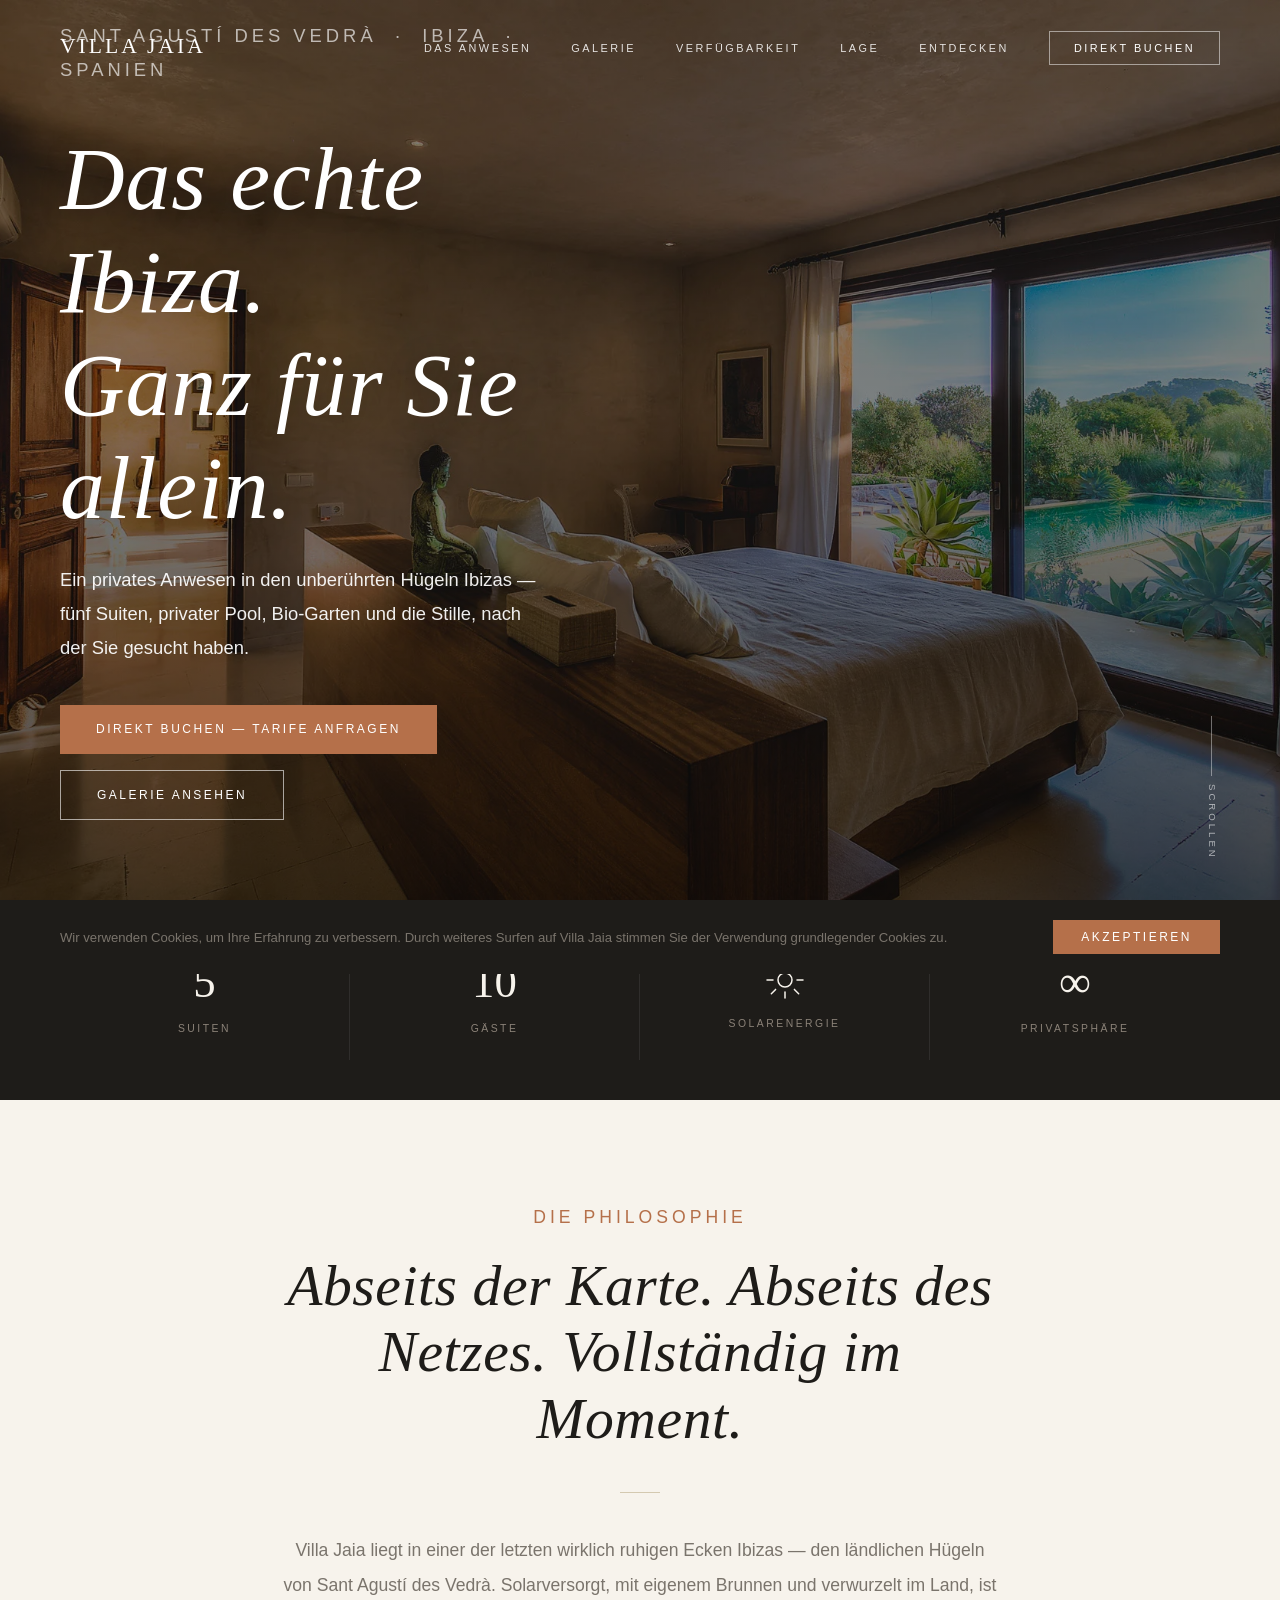
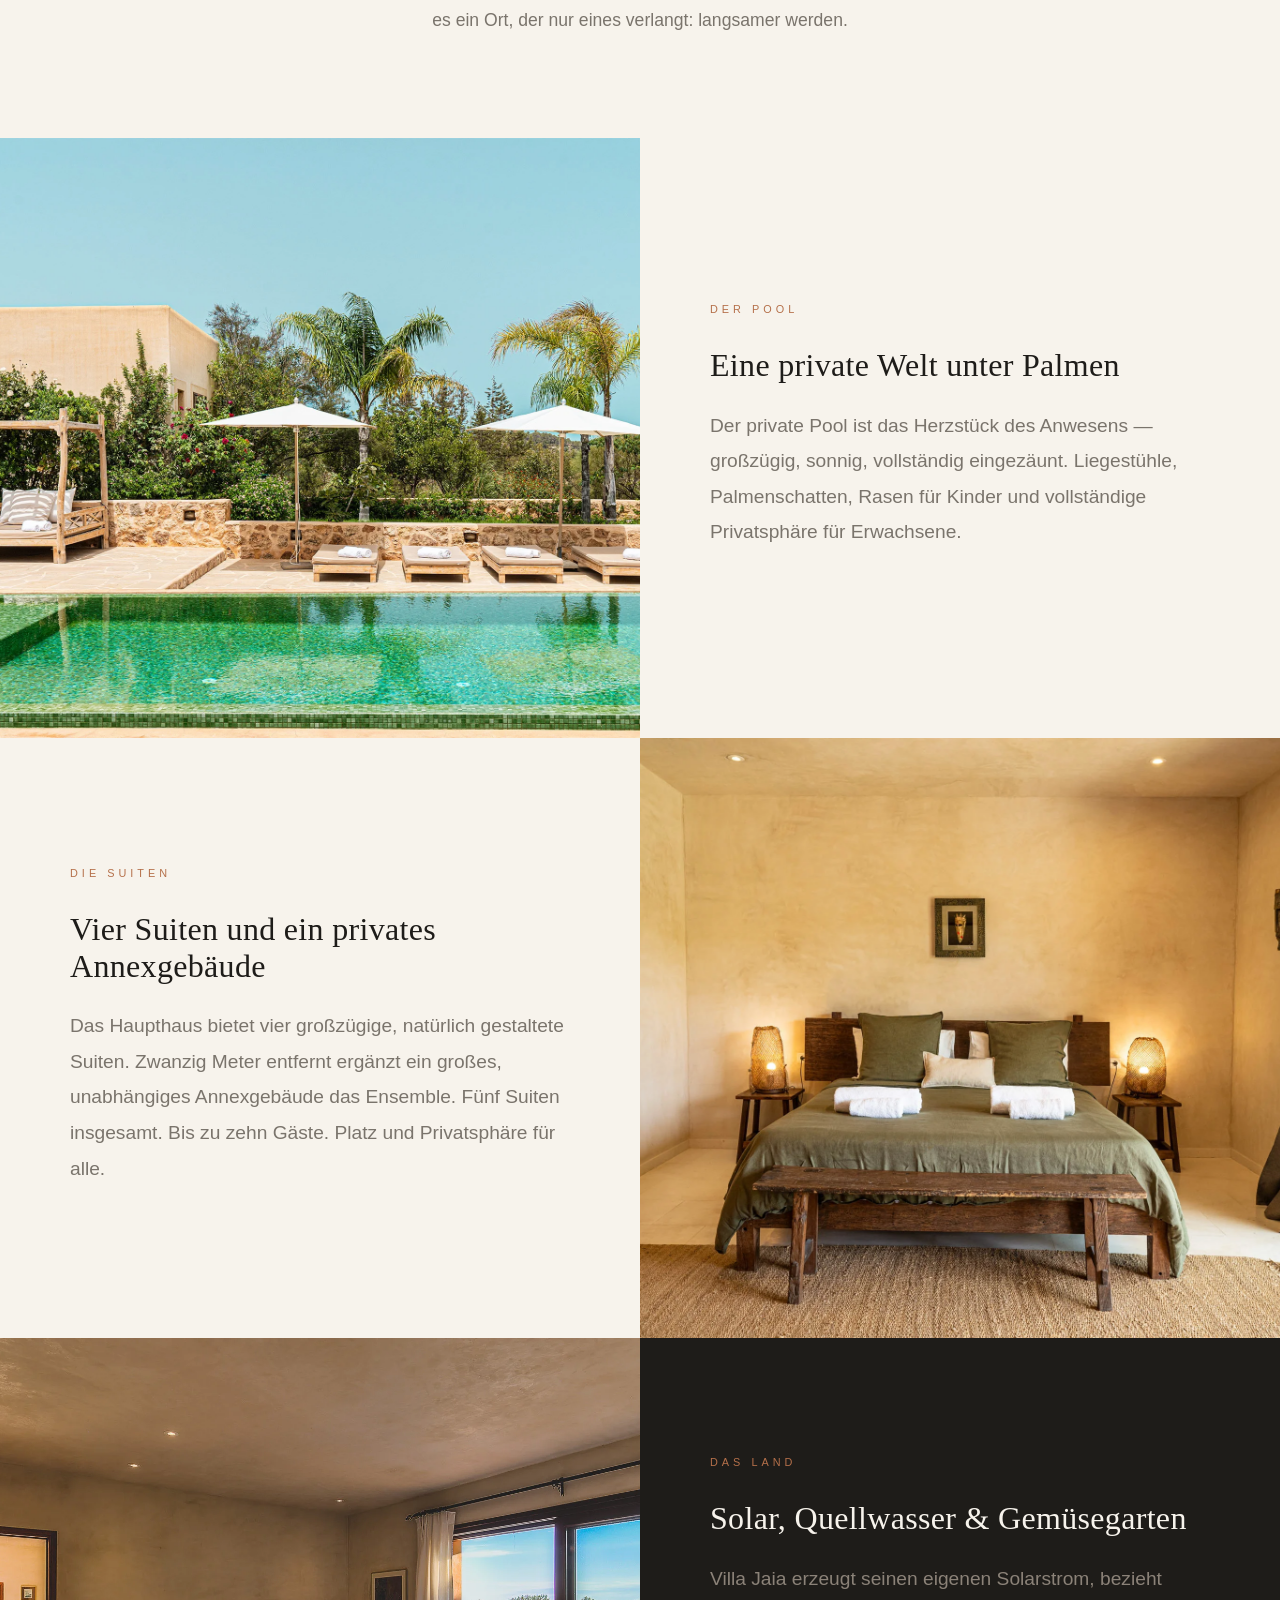
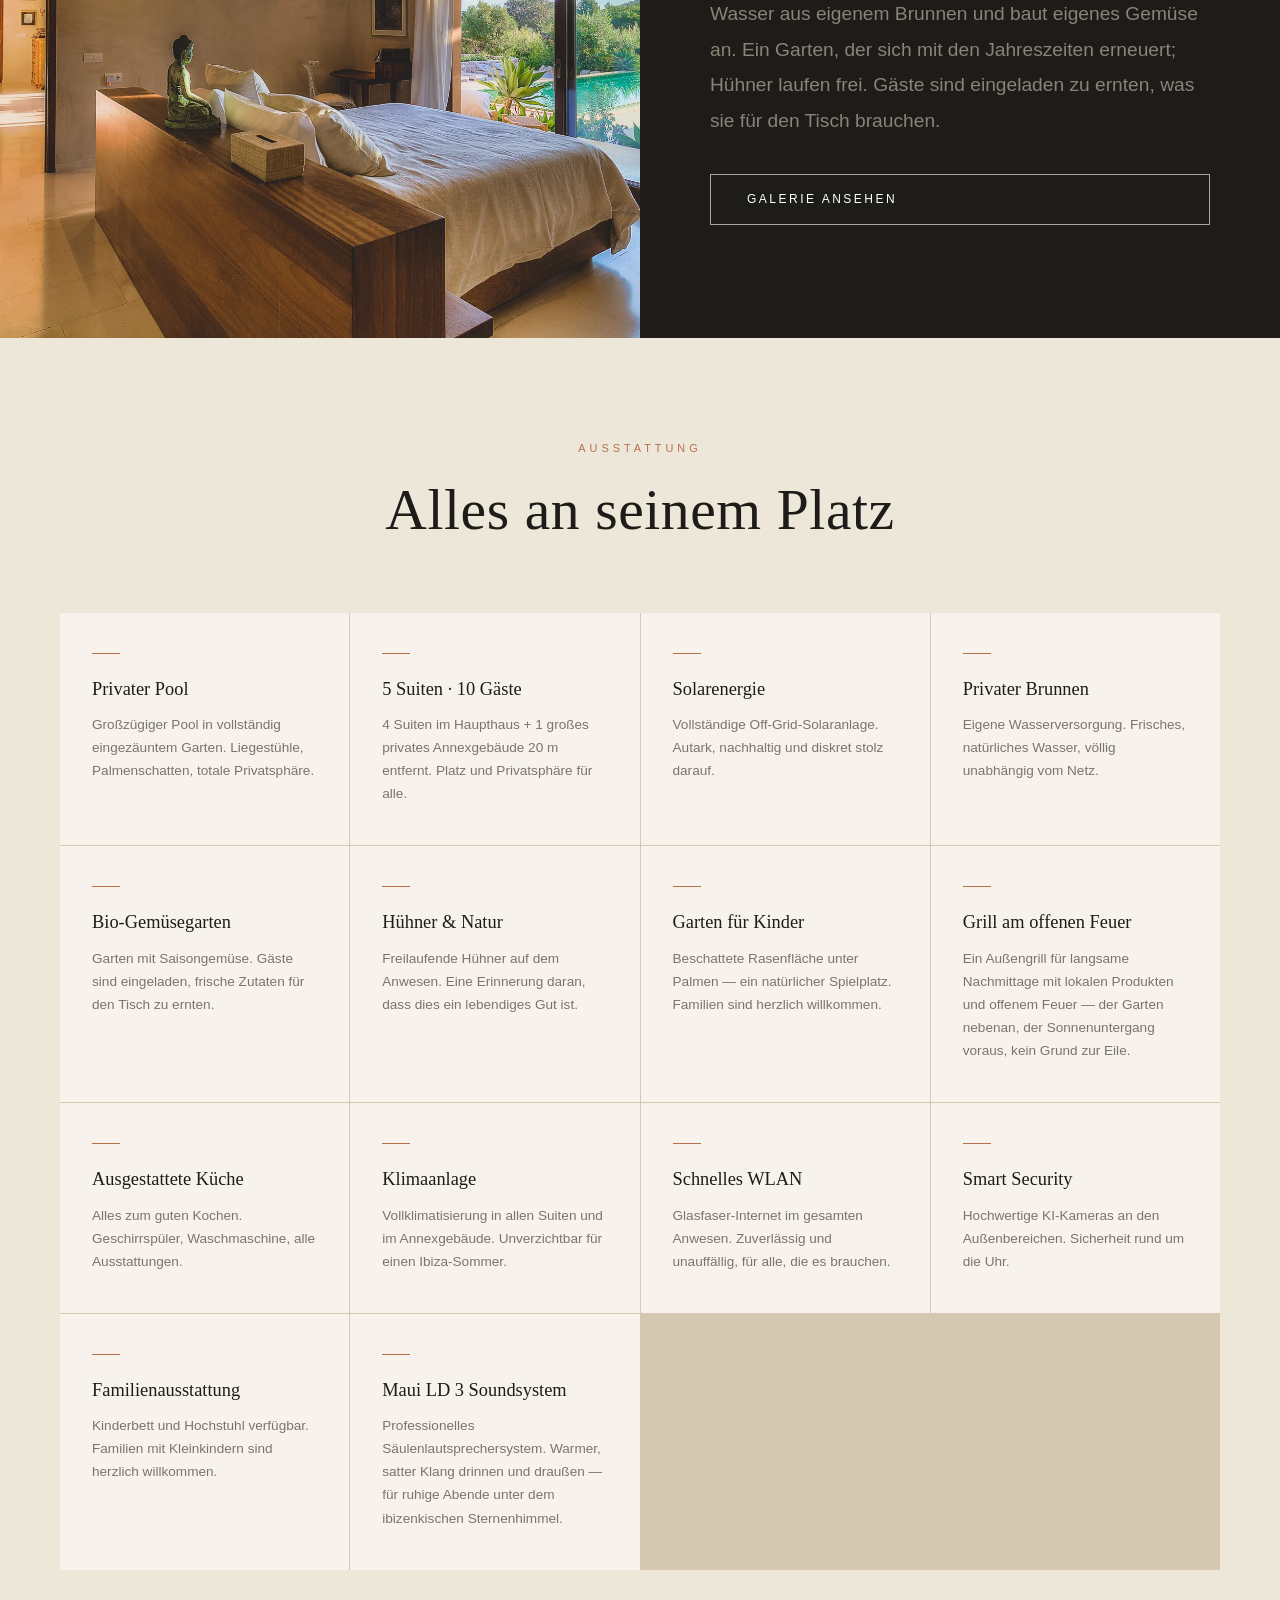
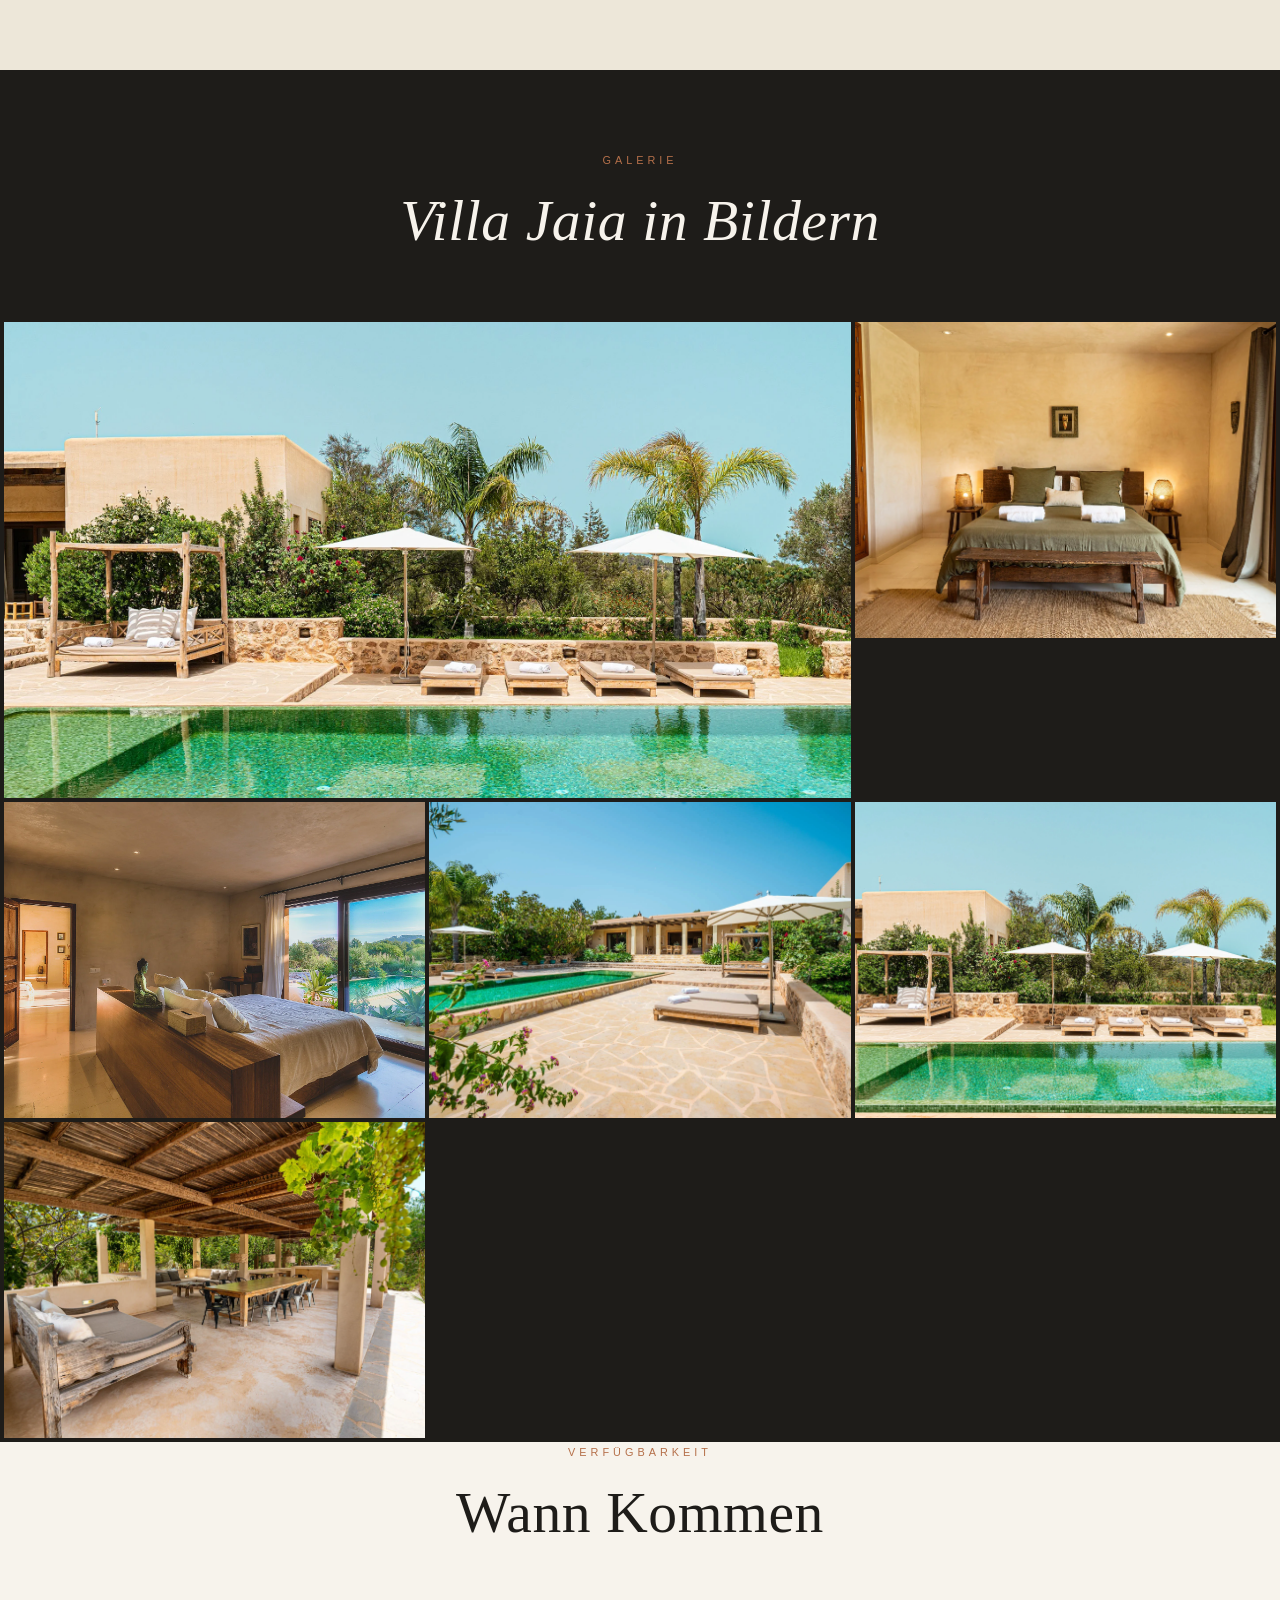
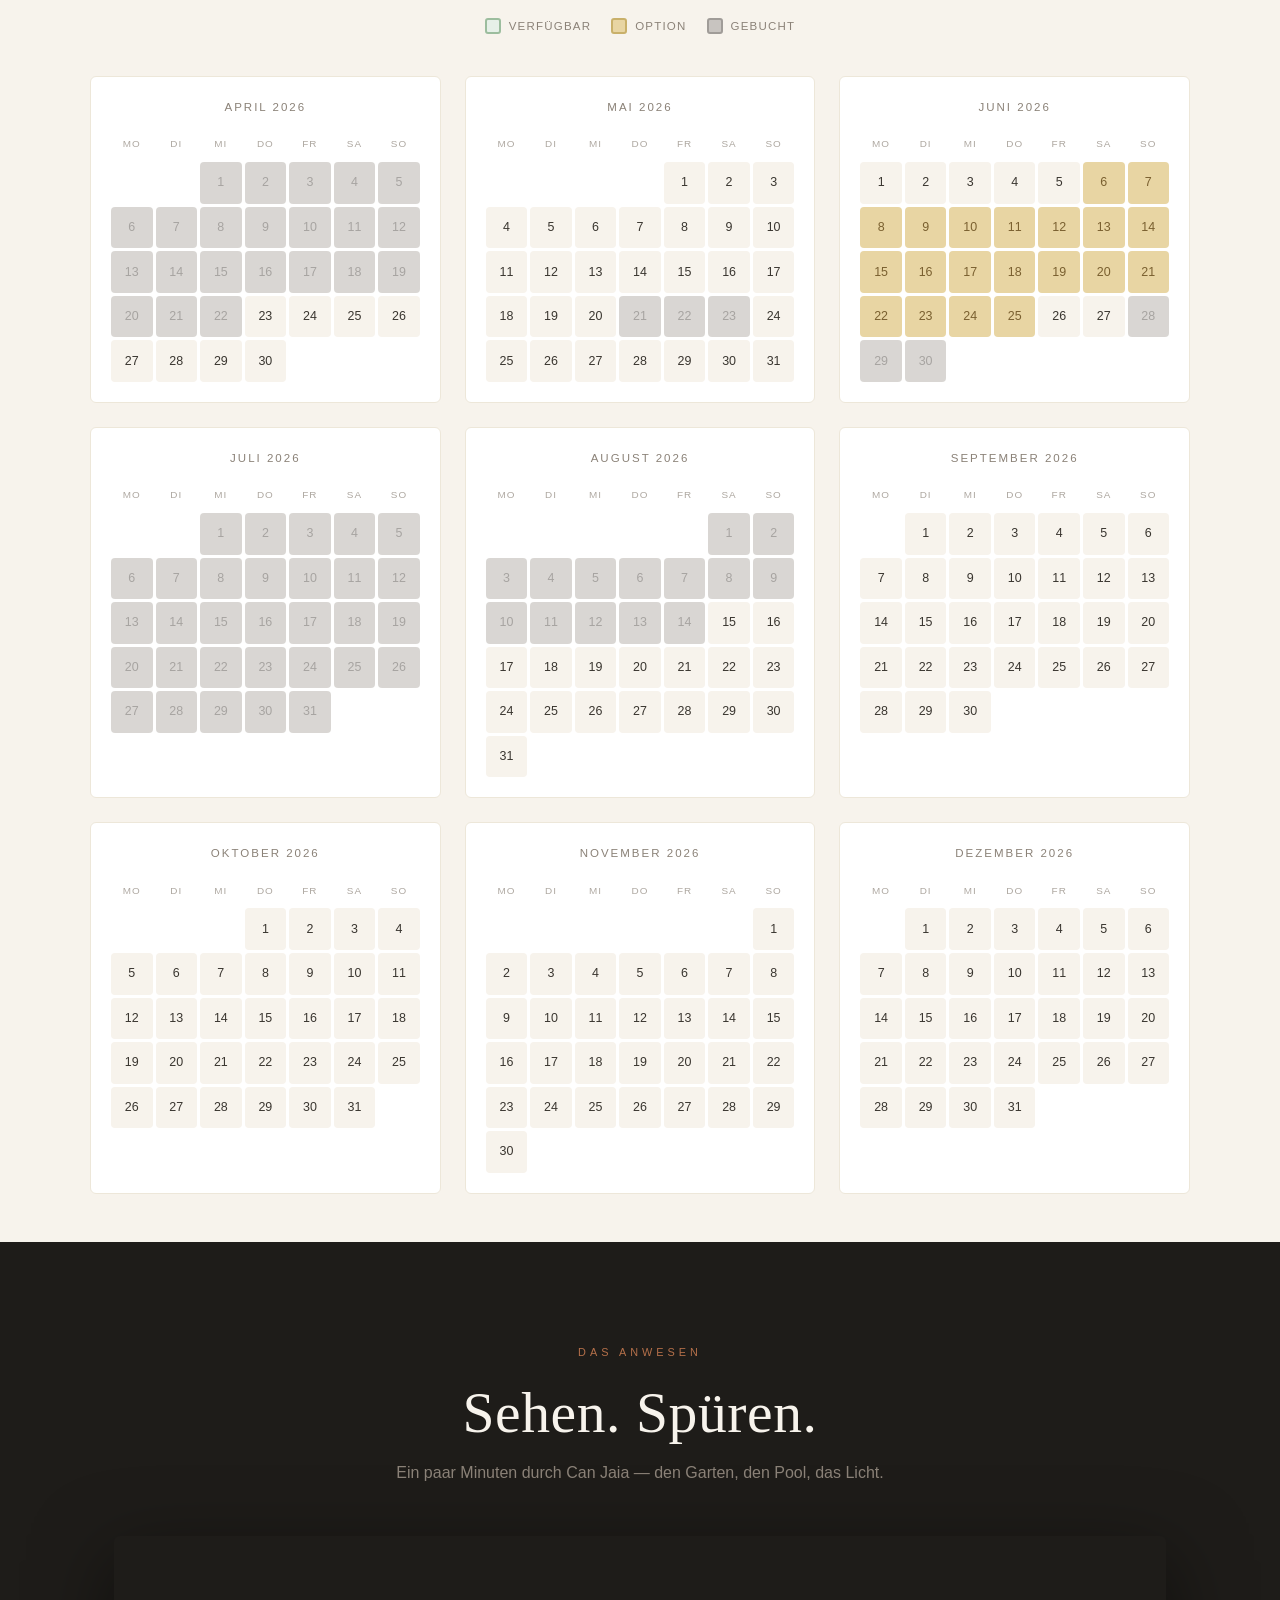
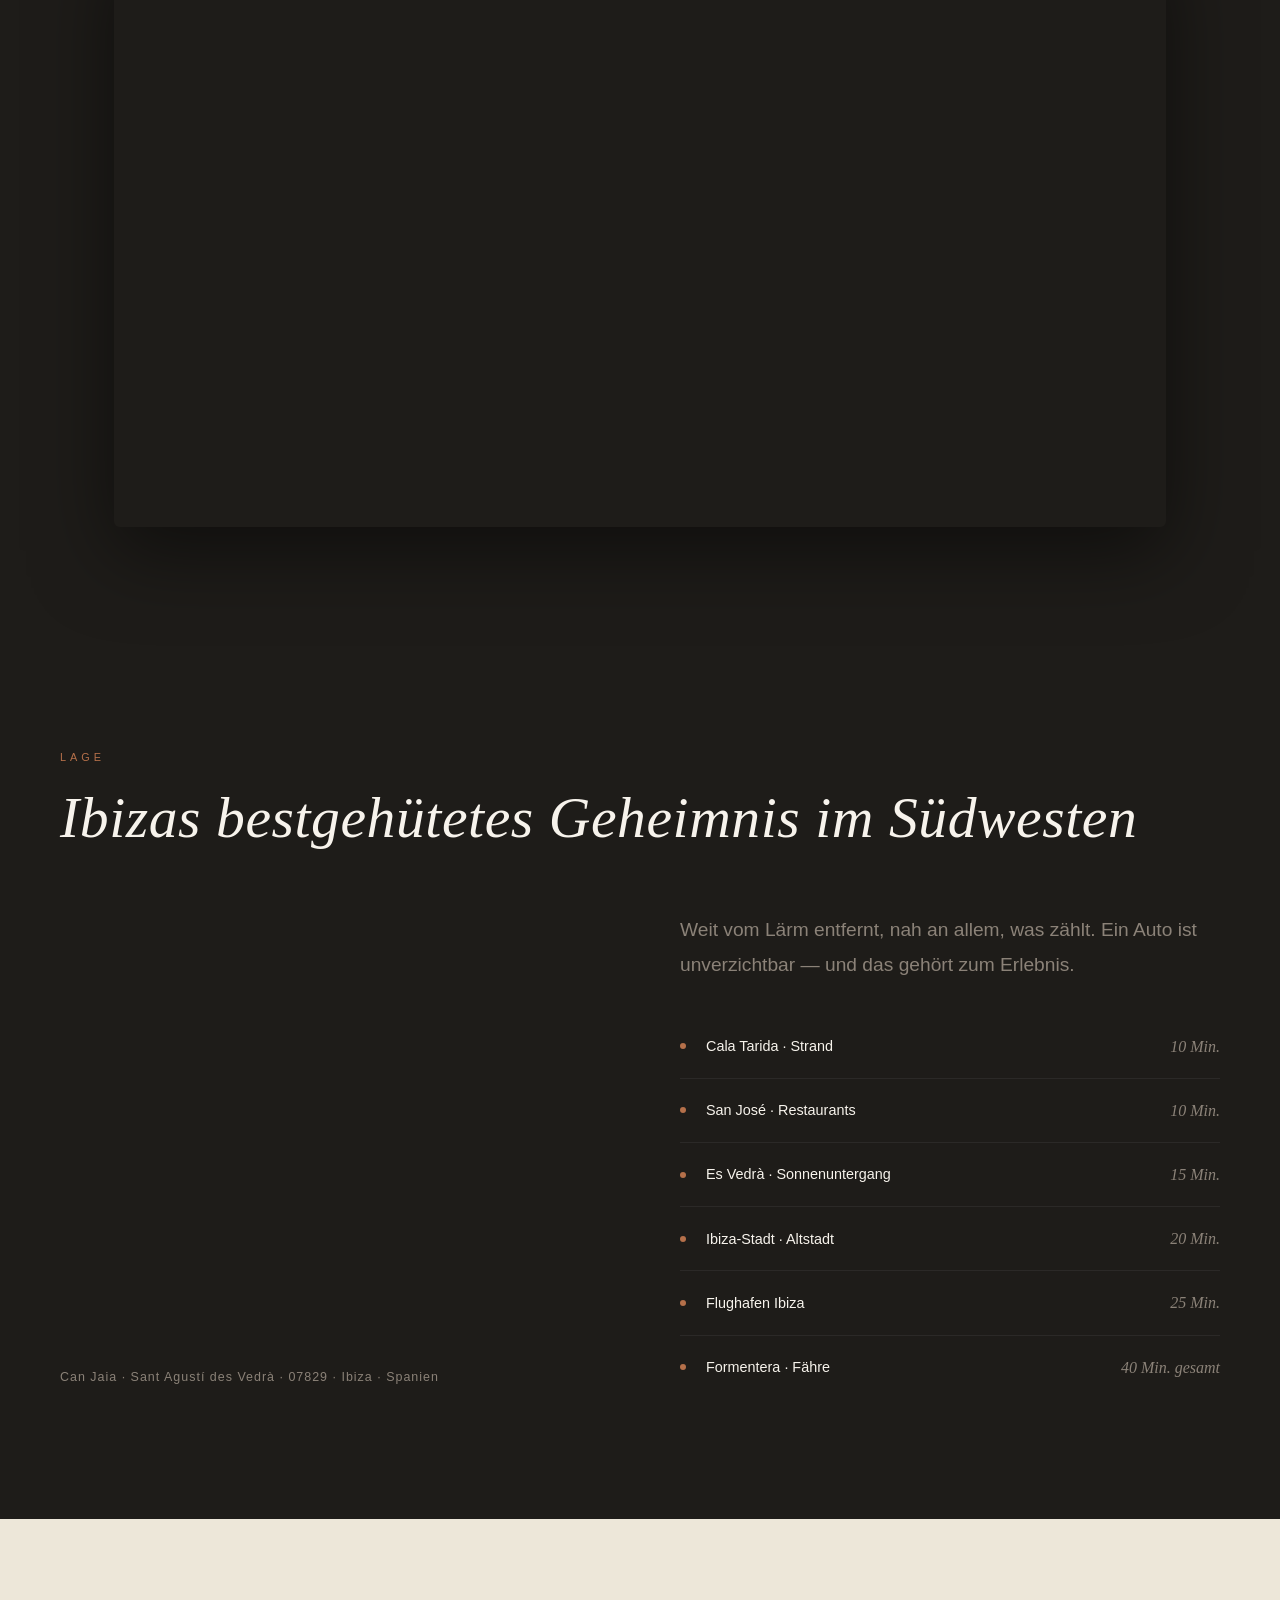
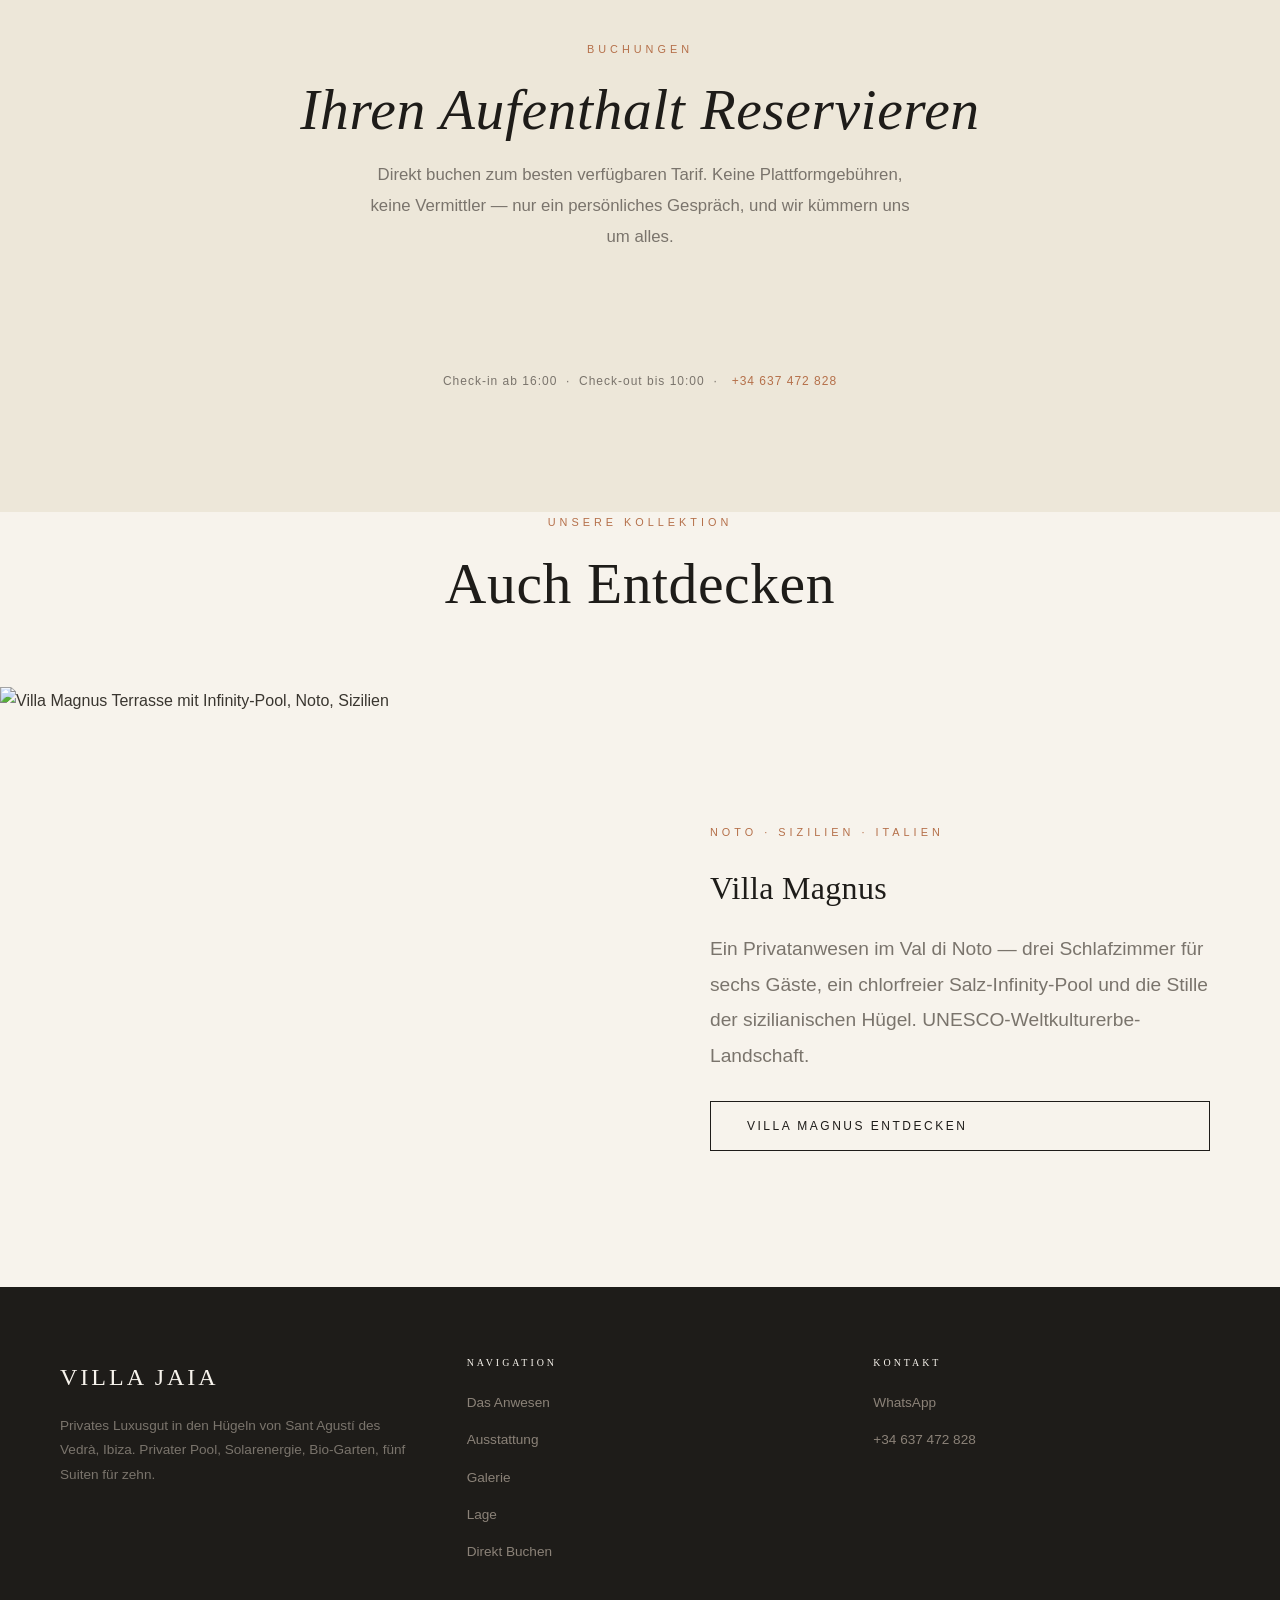
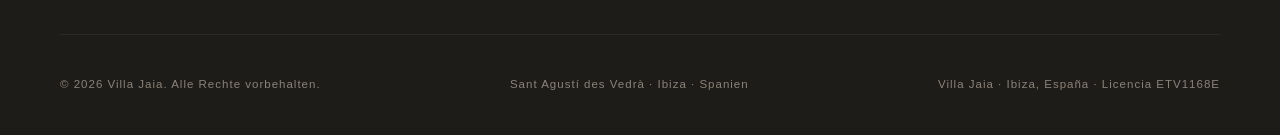
==== commit 52ed99ed: "Distance corrections + Calamosche row in all language versions - Noto: 15 → 25 min - Marzamemi: 20 →" ====
--- a/de/index.html
+++ b/de/index.html
@@ -18,7 +18,7 @@
   <link rel="icon" type="image/svg+xml" href="../favicon.svg">
   <link rel="preconnect" href="https://fonts.googleapis.com">
   <link rel="preconnect" href="https://fonts.gstatic.com" crossorigin>
-  <link rel="stylesheet" href="../css/style.css">
+  <link rel="stylesheet" href="../css/style.css?v=202604260851">
   <link rel="preload" as="image" href="../images/villa-jaia-03.webp" type="image/webp">
 </head>
 <body>
@@ -224,7 +224,7 @@
     <div class="footer-col"><h4>Navigation</h4><ul><li><a href="#about">Das Anwesen</a></li><li><a href="#amenities">Ausstattung</a></li><li><a href="#gallery">Galerie</a></li><li><a href="#location">Lage</a></li><li><a href="#book">Direkt Buchen</a></li></ul></div>
     <div class="footer-col"><h4>Kontakt</h4><ul><li><a href="https://wa.me/34637472828" target="_blank">WhatsApp</a></li><li><a href="tel:+34637472828">+34 637 472 828</a></li></ul></div>
   </div>
-  <div class="footer-bottom"><span>© 2026 Villa Jaia. Alle Rechte vorbehalten.</span><span>Sant Agustí des Vedrà · Ibiza · Spanien</span></div>
+  <div class="footer-bottom"><span>© 2026 Villa Jaia. Alle Rechte vorbehalten.</span><span>Sant Agustí des Vedrà · Ibiza · Spanien</span><span>Villa Jaia · Ibiza, España · Licencia ETV1168E</span></div>
 </footer>
 <script src="../js/main.js"></script>
 <div id="cookieBanner" class="cookie-banner"><p>Wir verwenden Cookies, um Ihre Erfahrung zu verbessern. Durch weiteres Surfen auf Villa Jaia stimmen Sie der Verwendung grundlegender Cookies zu.</p><button class="btn btn-terracotta cookie-accept" id="cookieAccept">Akzeptieren</button></div>
--- a/css/style.css
+++ b/css/style.css
@@ -179,9 +179,9 @@
   inset: 0;
   background: linear-gradient(
     to bottom,
-    rgba(0,0,0,0.05) 0%,
-    rgba(0,0,0,0.1) 40%,
-    rgba(0,0,0,0.55) 100%
+    rgba(0,0,0,0.50) 0%,
+    rgba(0,0,0,0.45) 45%,
+    rgba(0,0,0,0.70) 100%
   );
 }
 .hero-content {
@@ -533,6 +533,9 @@
   font-style: italic;
   white-space: nowrap;
   flex-shrink: 0;
+  font-variant-numeric: tabular-nums;
+  min-width: 90px;             /* fits '1h 15 min' — keeps right edge aligned */
+  text-align: right;
 }
 
 /* ── BOOK ── */
@@ -776,12 +779,18 @@
   padding: 44px 36px;
   position: relative;
   transition: var(--transition);
+  display: flex;
+  flex-direction: column;
 }
 .explore-card:hover { background: var(--dark); }
 .explore-card:hover h4 { color: var(--cream); }
 .explore-card:hover p { color: var(--stone); }
 .explore-card:hover .explore-num { color: rgba(255,255,255,0.08); }
-.explore-card:hover .explore-dist { color: var(--terracotta); border-color: var(--terracotta); }
+.explore-card:hover .explore-dist { color: var(--terracotta); border-color: var(--terracotta);
+  align-self: flex-start;
+  margin-top: auto;             /* anchor chip to bottom of card */
+  font-variant-numeric: tabular-nums;
+}
 .explore-num {
   font-family: var(--font-serif);
   font-size: 4rem;
@@ -866,6 +875,15 @@
 .form-group textarea:focus {
   border-color: var(--terracotta);
 }
+
+/* Keyboard-only focus ring (audit-required :focus-visible replacement for outline:none) */
+.form-group input:focus-visible,
+.form-group select:focus-visible,
+.form-group textarea:focus-visible {
+  border-color: var(--terracotta);
+  outline: 2px solid var(--terracotta);
+  outline-offset: 2px;
+}
 .form-group textarea { resize: vertical; min-height: 90px; }
 .form-submit { align-self: flex-start; margin-top: 8px; }
 .form-success {
@@ -1002,3 +1020,43 @@
 @media (max-width: 768px) {
   #hero::after { background: linear-gradient(to bottom, rgba(17,20,16,0.3) 0%, rgba(17,20,16,0.55) 100%); }
 }
+
+/* ──────────────────────────────────────────────────────────────────
+   Isla Studio web design standards (vercel-labs ruleset, 2026-04-30):
+   - prefers-reduced-motion: respect user vestibular preferences
+   - color-scheme: form controls follow system theme
+   - tabular-nums: numeric content aligns cleanly
+   - touch-action: manipulation: kills 300ms tap delay on iOS
+   ────────────────────────────────────────────────────────────────── */
+:root { color-scheme: light; }
+
+.stat-num,
+.amenity-name,
+.review-rating,
+[class*="num"],
+[class*="number"] {
+  font-variant-numeric: tabular-nums;
+}
+
+a, button, input[type="submit"], .btn {
+  touch-action: manipulation;
+}
+
+@media (prefers-reduced-motion: reduce) {
+  *, *::before, *::after {
+    animation-duration: 0.01ms !important;
+    animation-iteration-count: 1 !important;
+    transition-duration: 0.01ms !important;
+    scroll-behavior: auto !important;
+  }
+}
+
+/* Reset native button styles for elements styled as non-button content */
+button.hero-scroll, button.nav-burger, button.lang-btn {
+  background: none;
+  border: 0;
+  padding: 0;
+  font: inherit;
+  color: inherit;
+  cursor: pointer;
+}
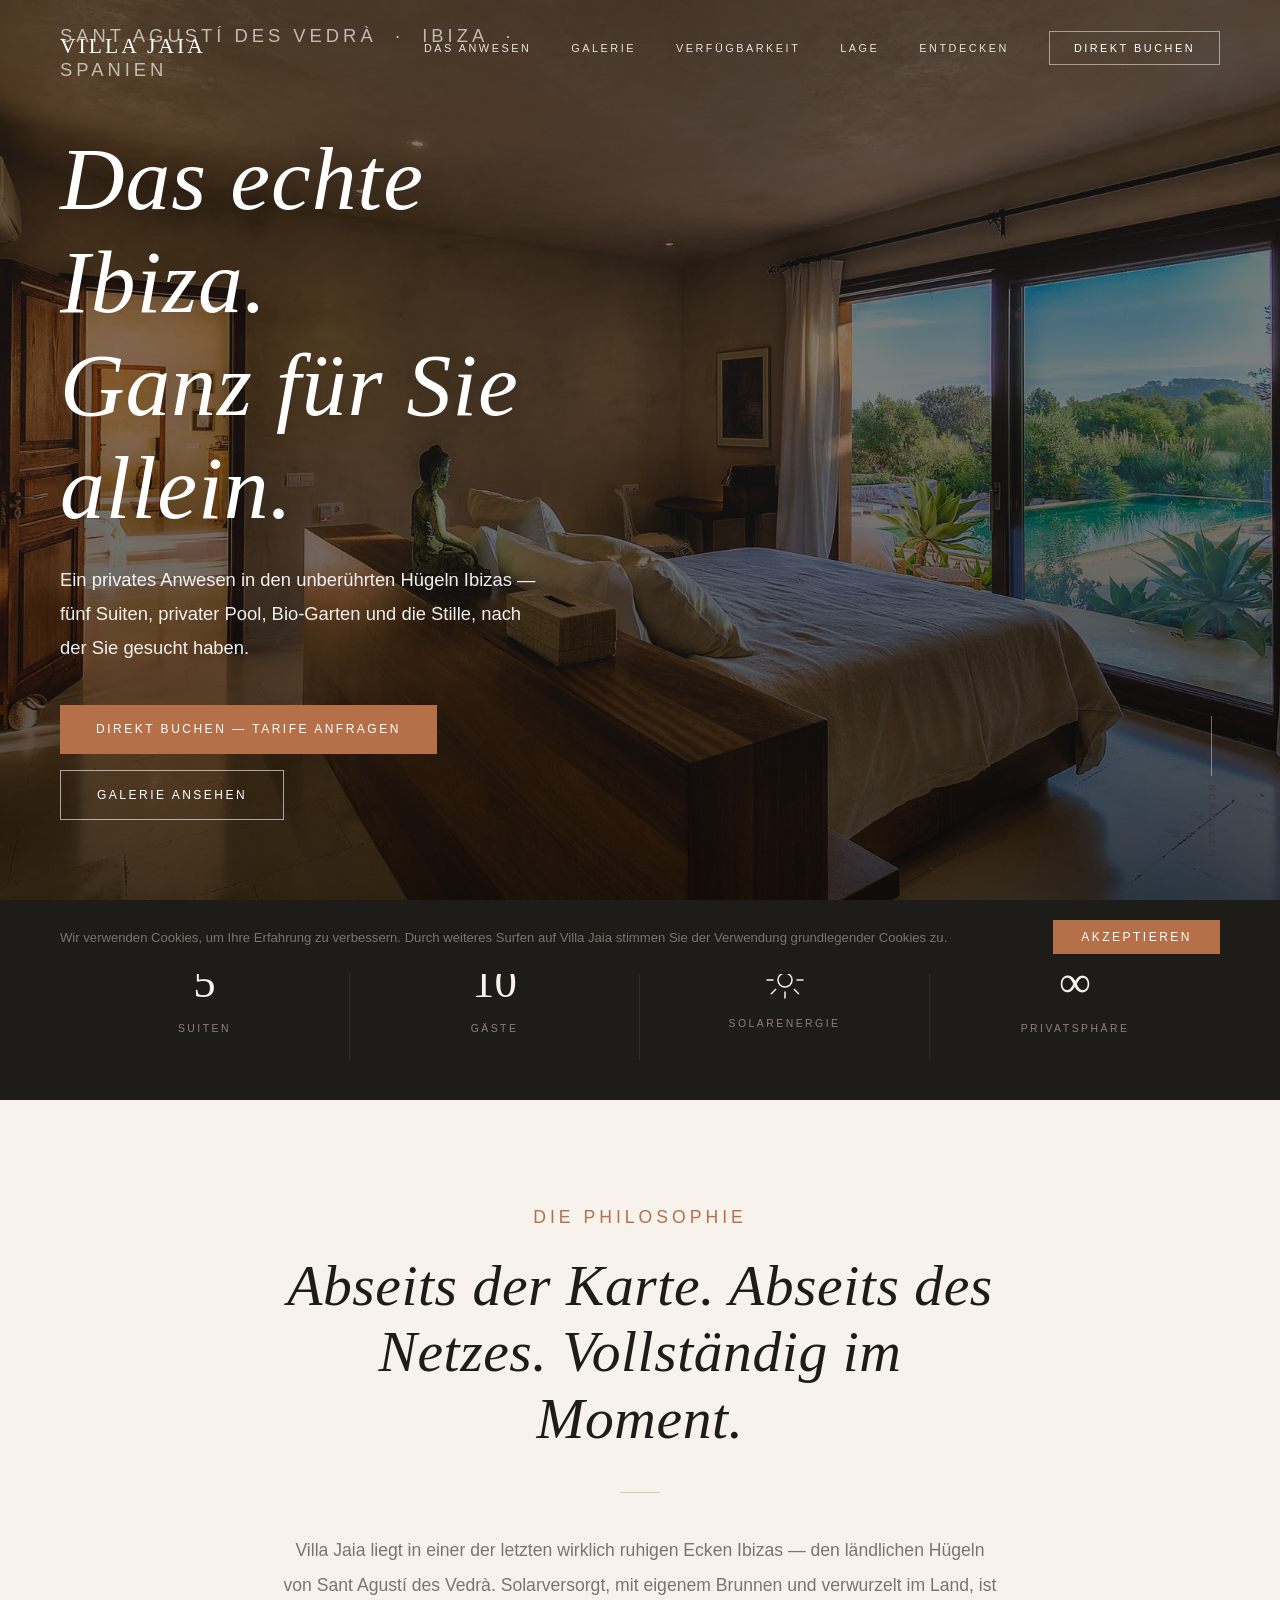
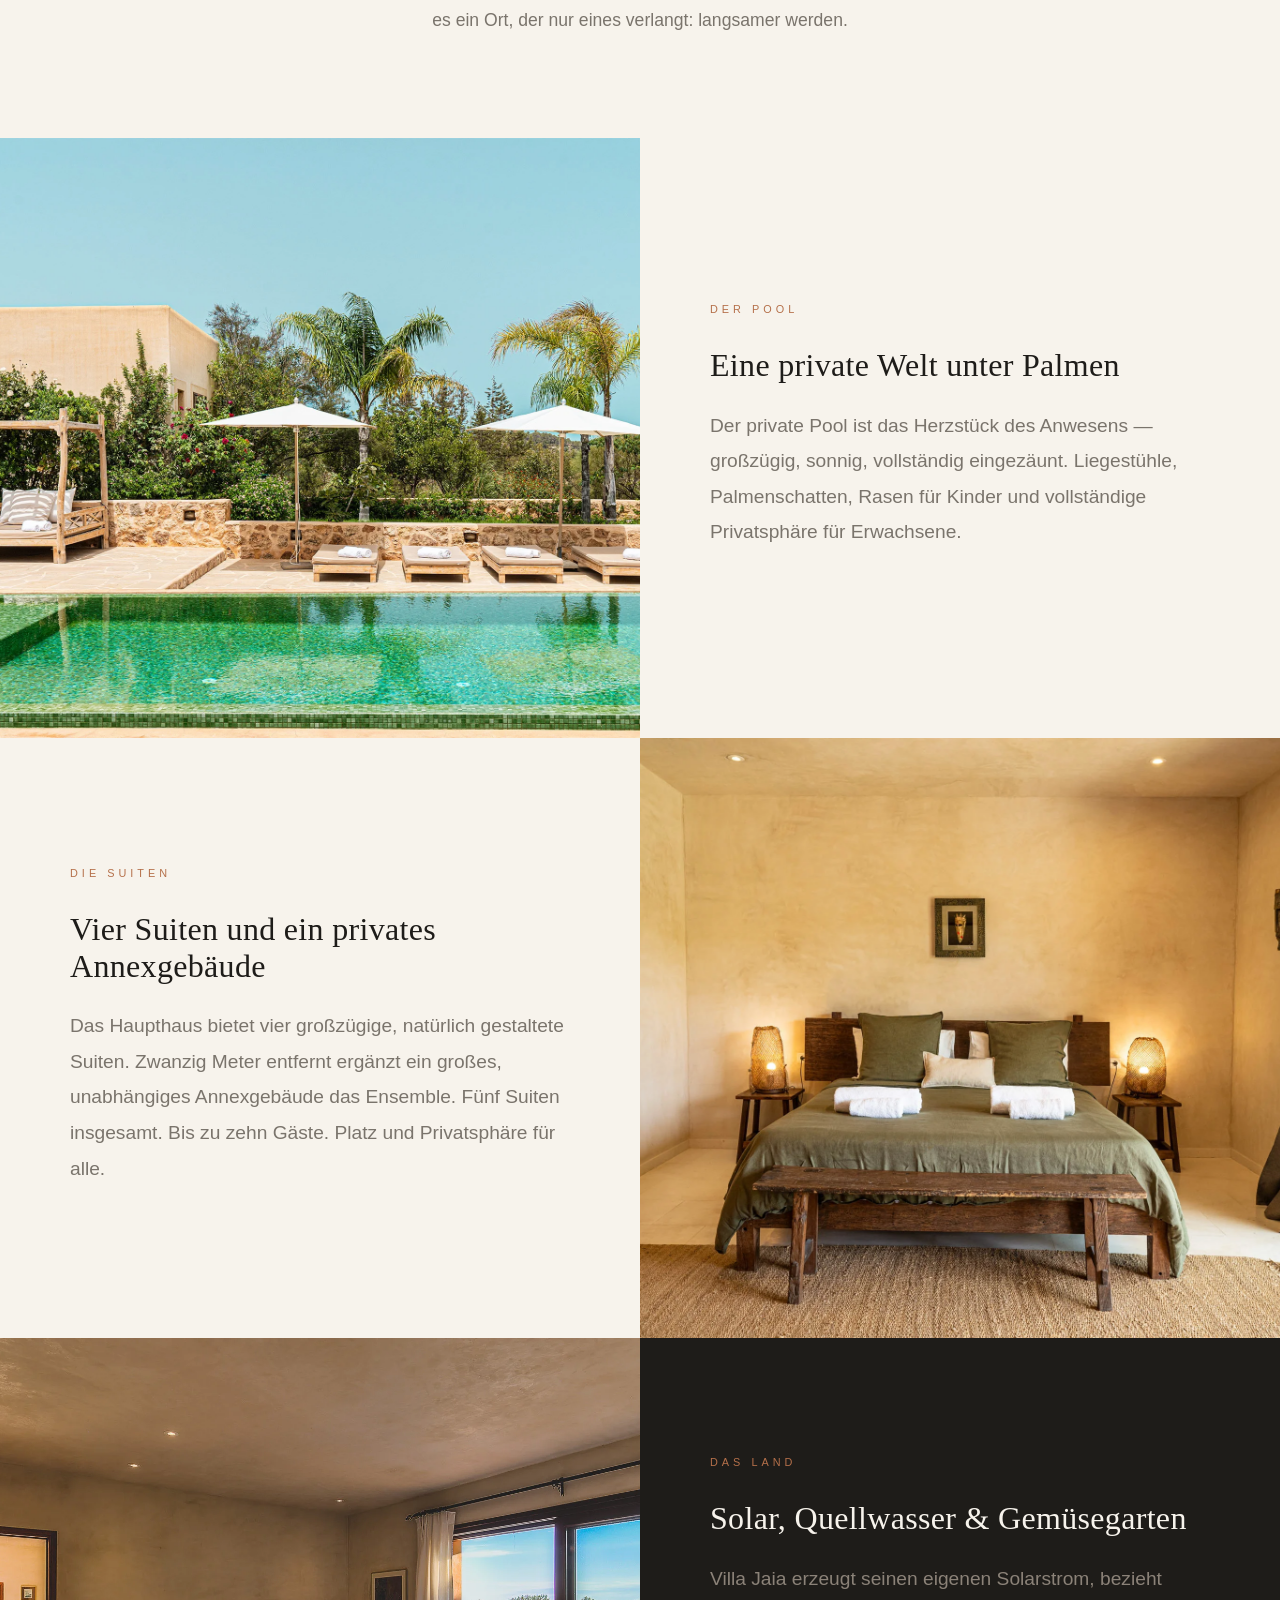
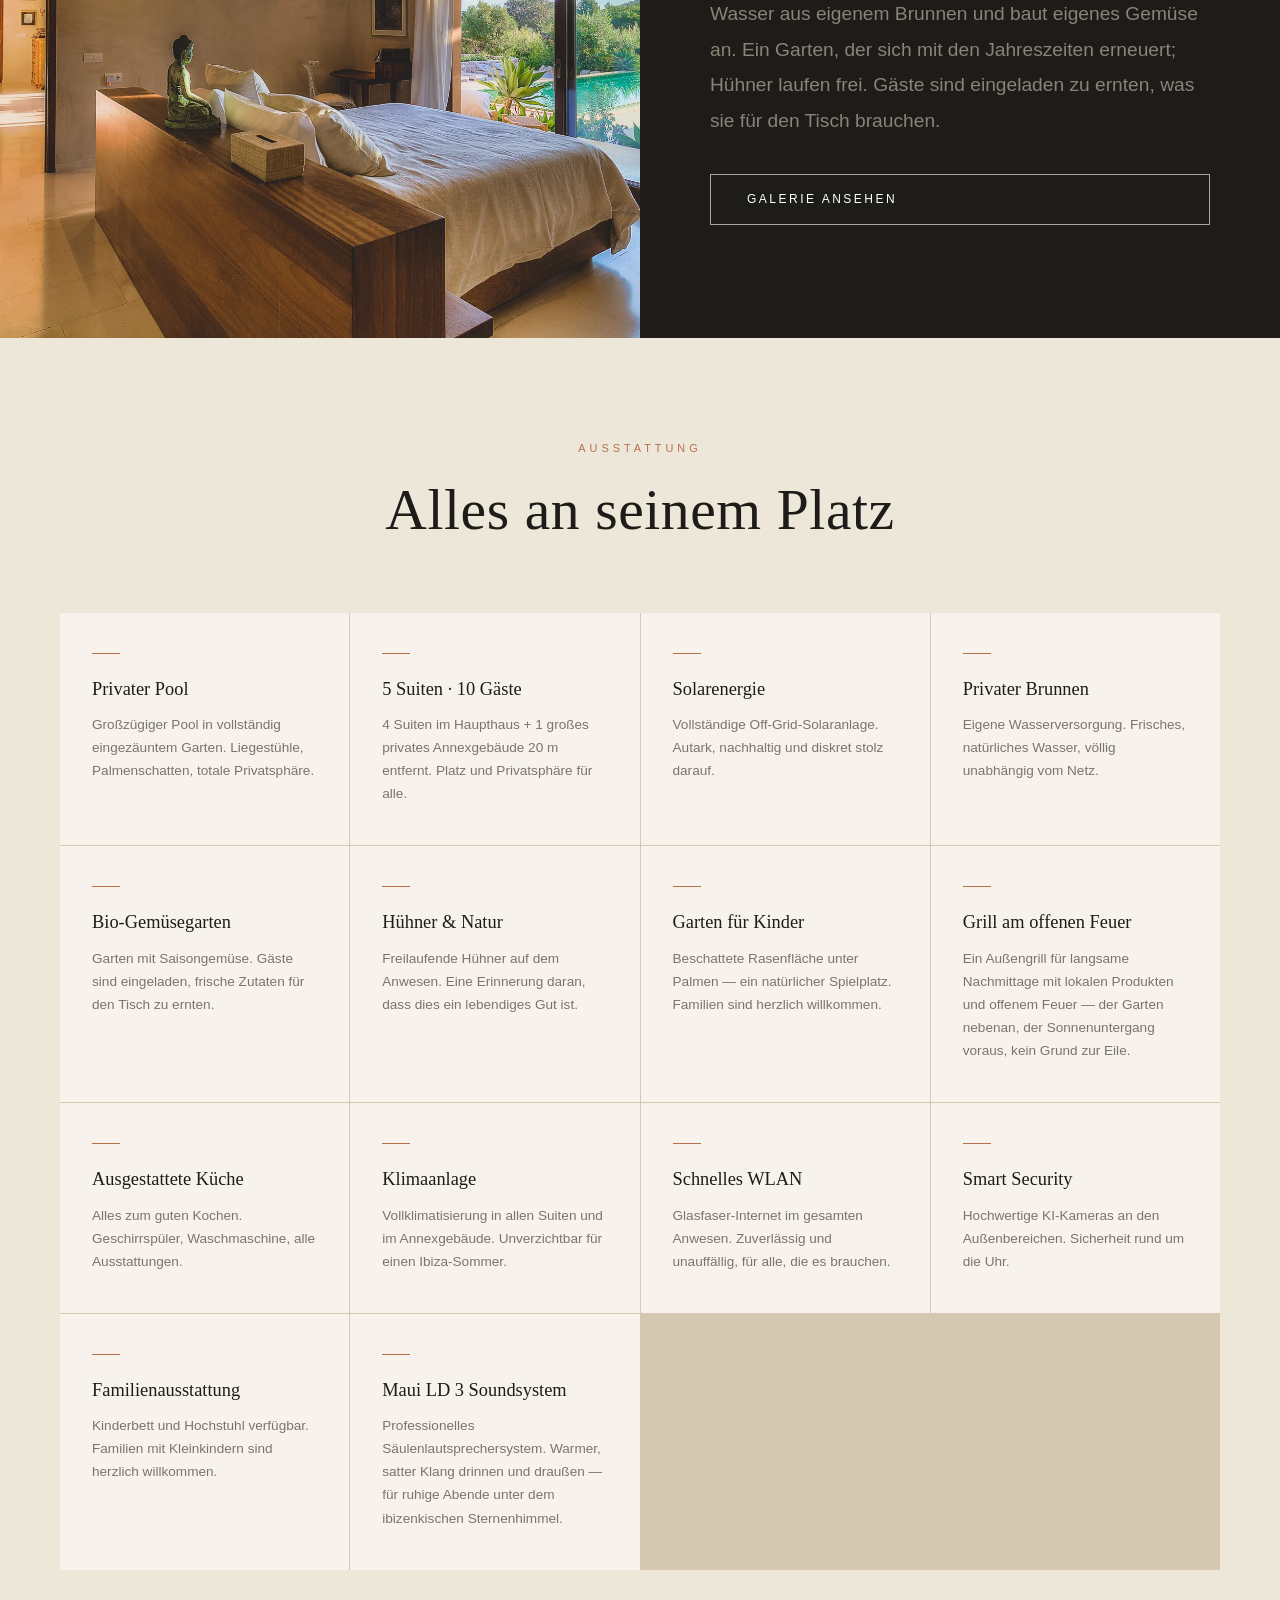
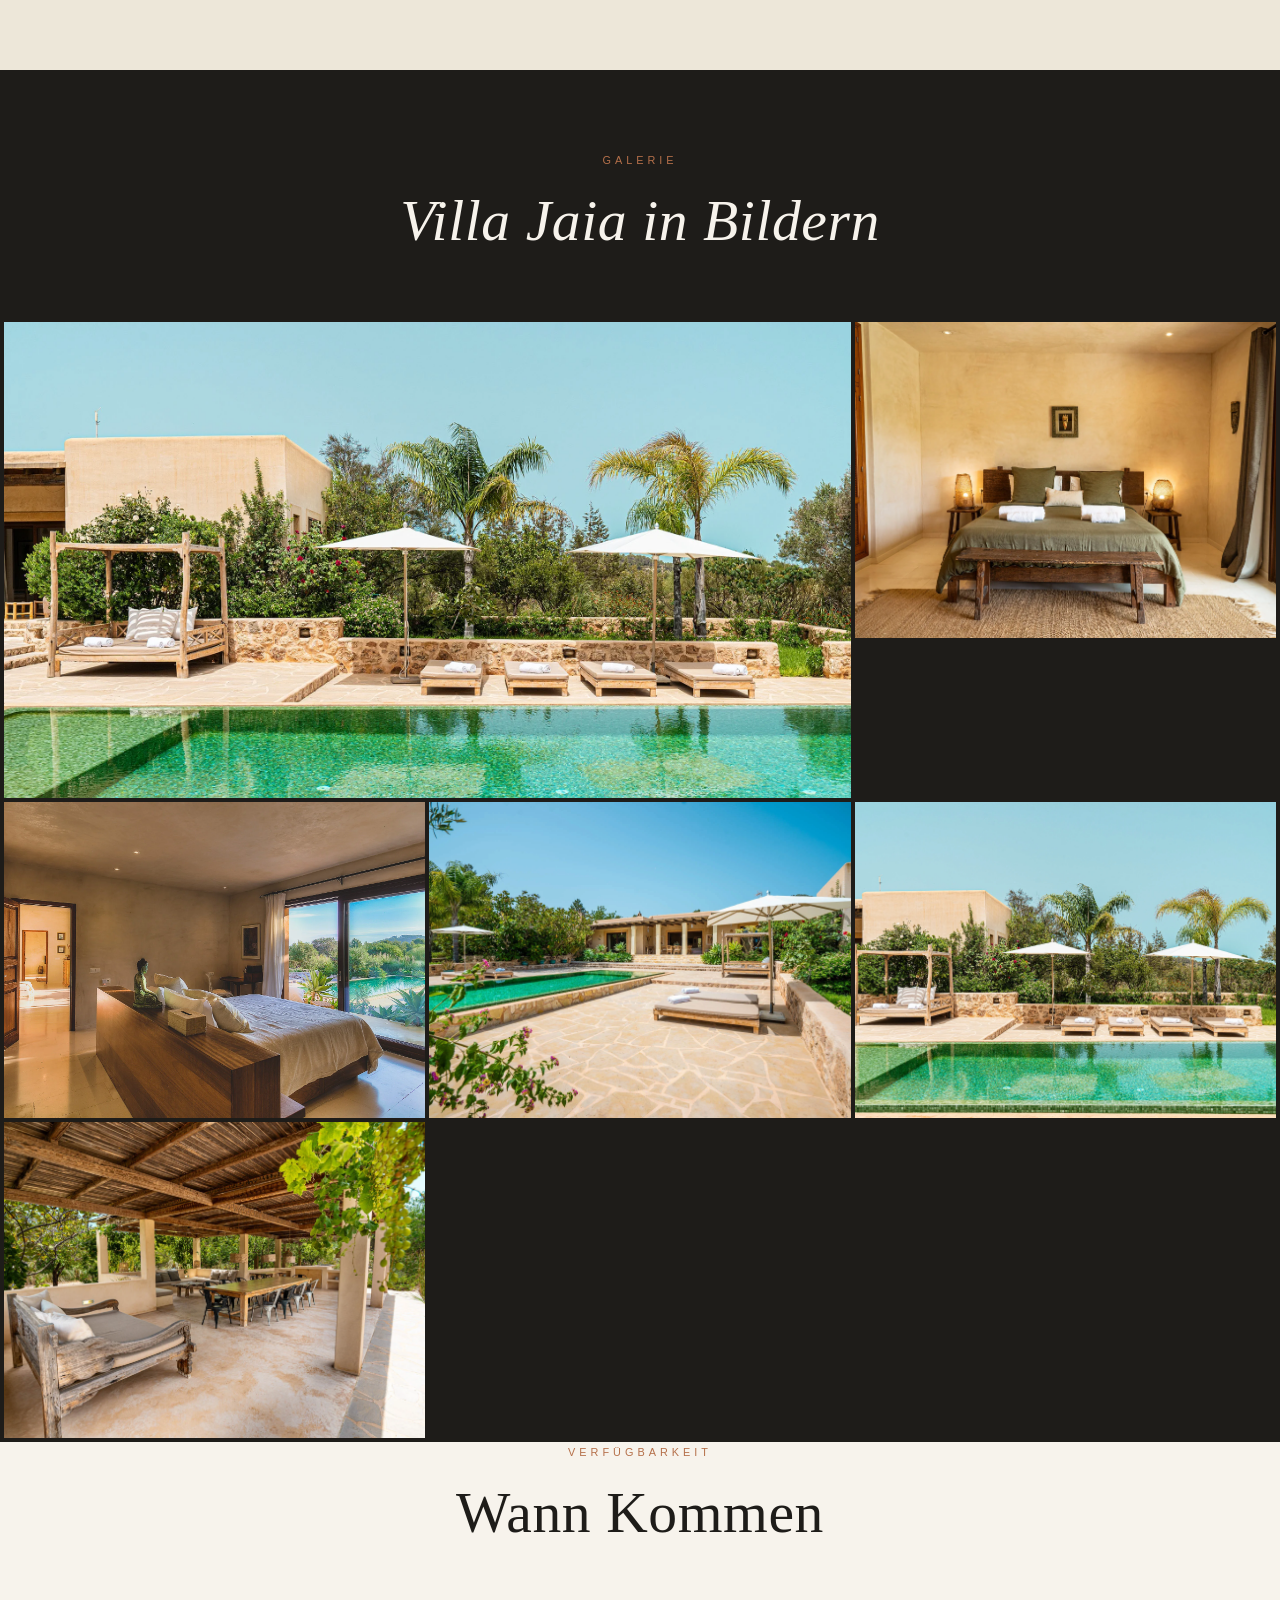
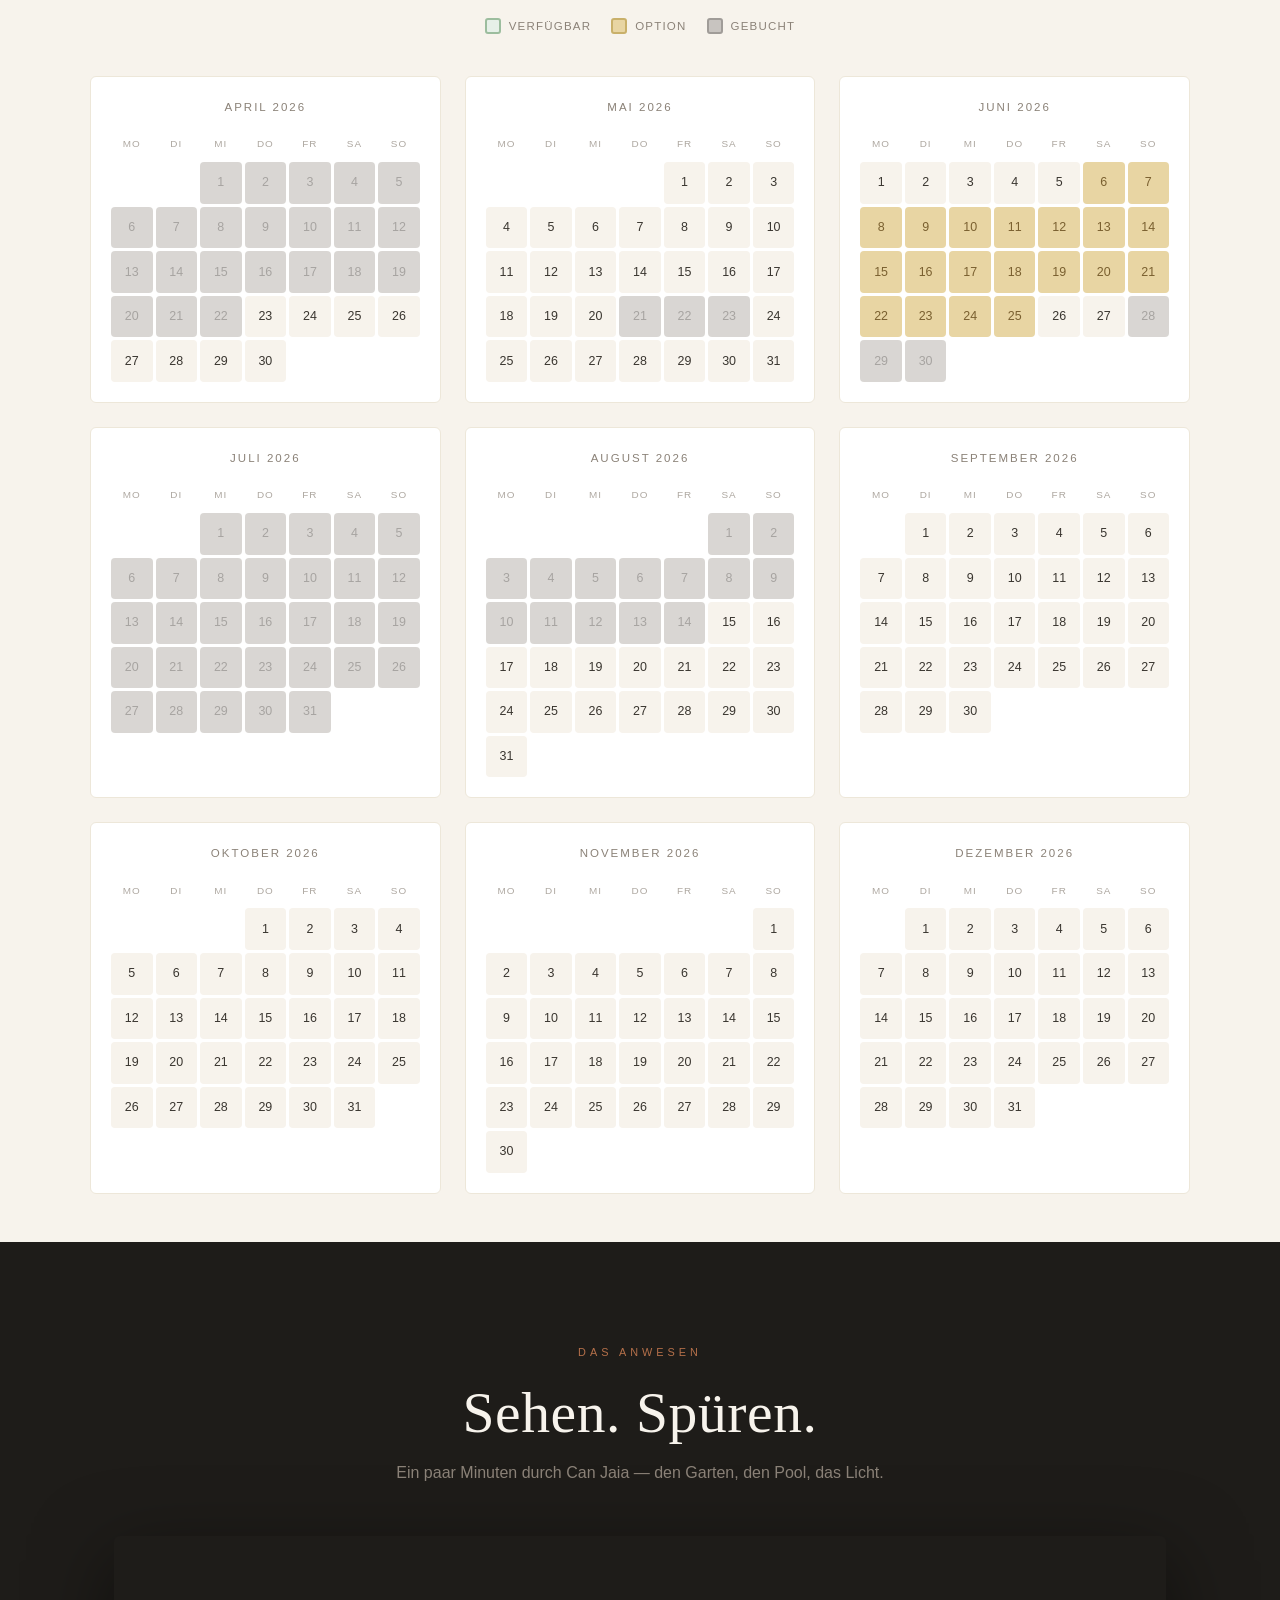
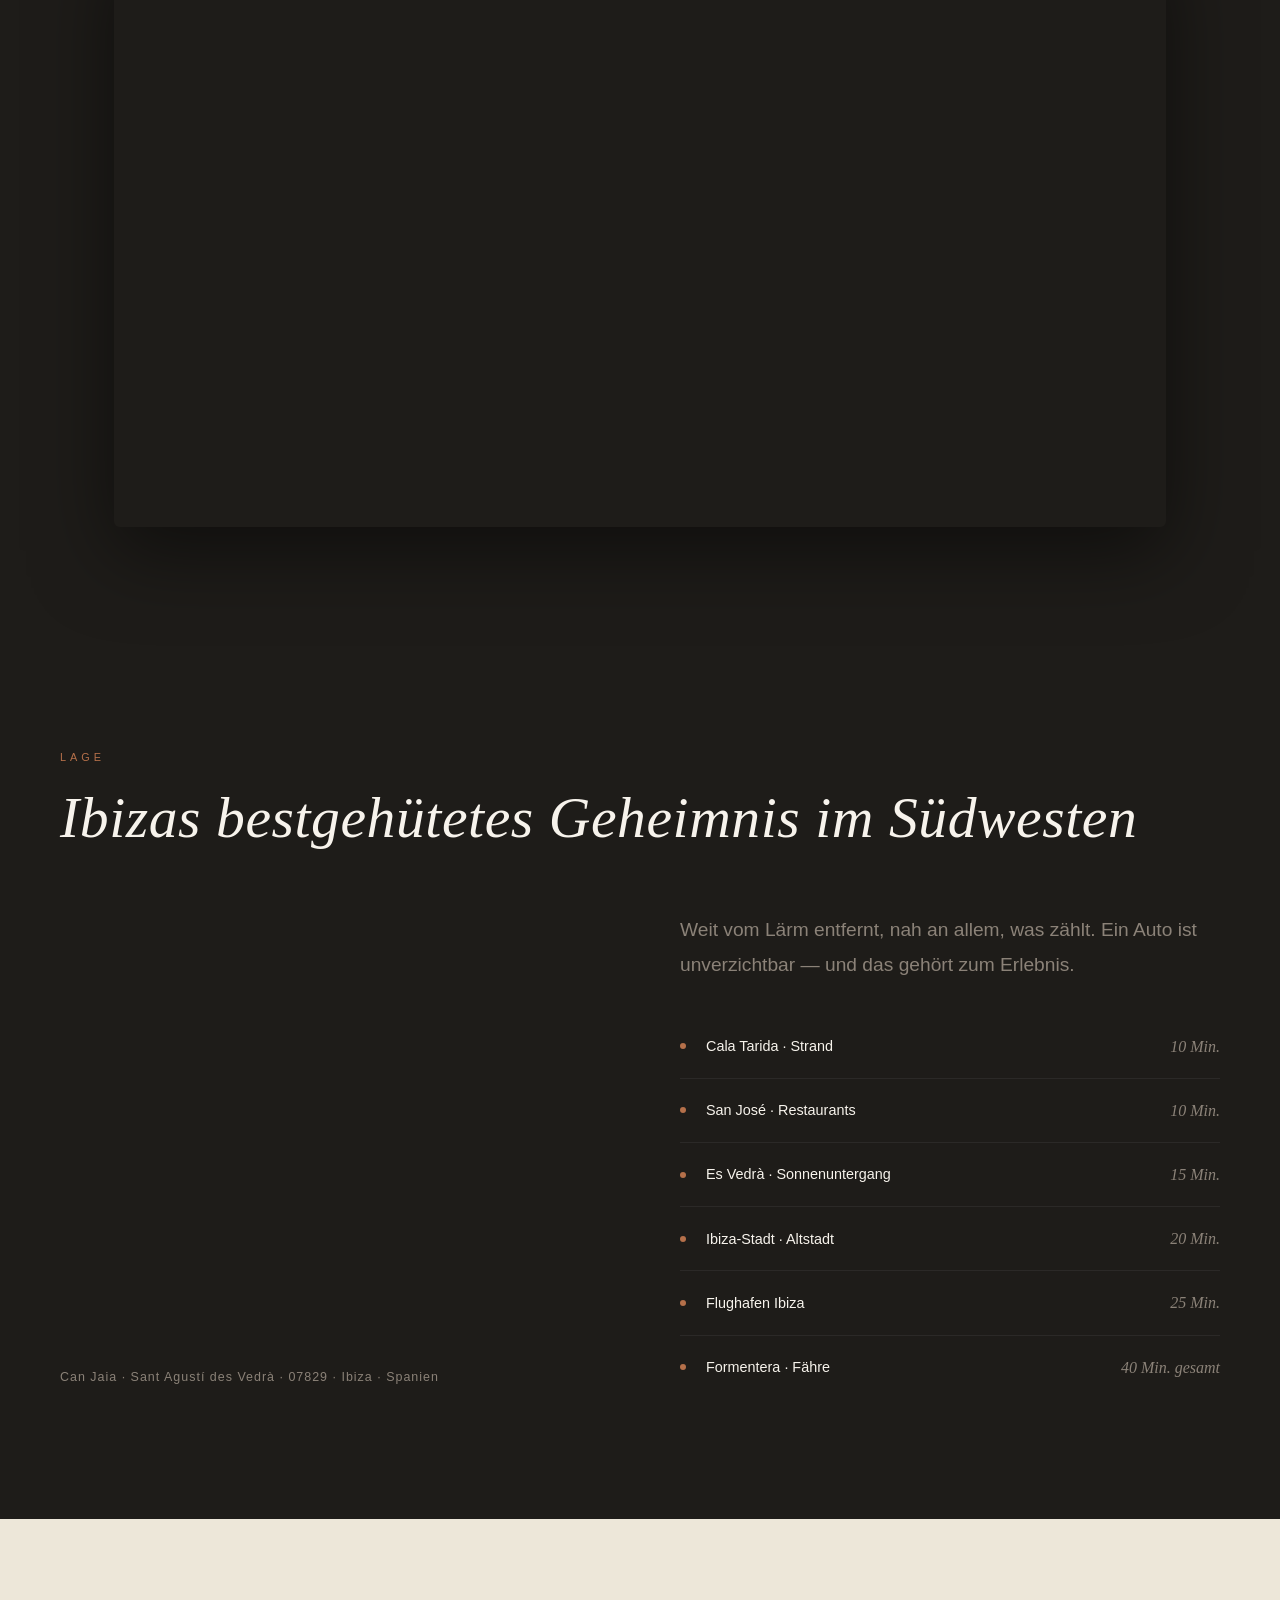
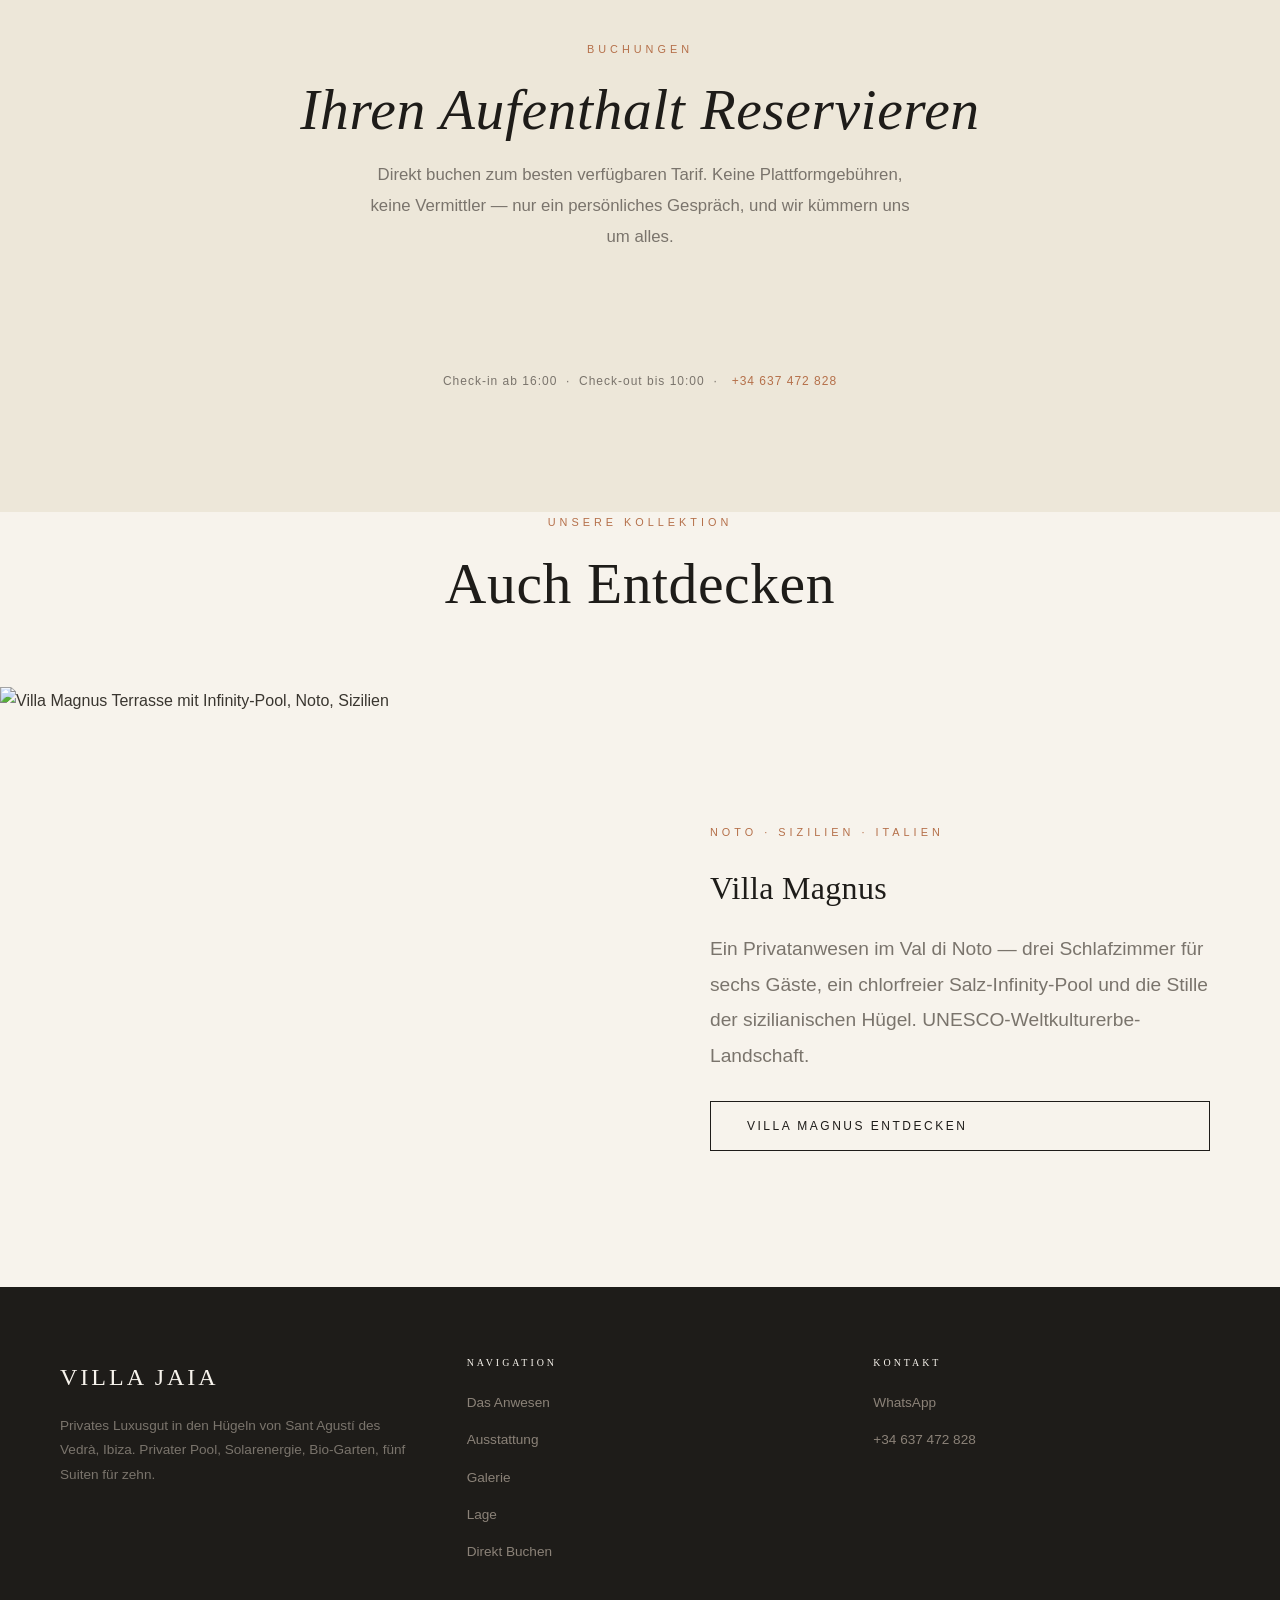
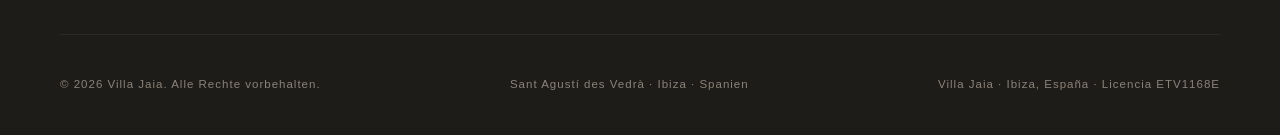
==== commit 7d7706b4: "Design audit: fix lightbox CLS images across all locales Add width/height to lightbox img in de/es/f" ====
--- a/de/index.html
+++ b/de/index.html
@@ -54,7 +54,7 @@
       <a href="#gallery" class="btn btn-outline-light">Galerie ansehen</a>
     </div>
   </div>
-  <div class="hero-scroll" onclick="document.getElementById('about').scrollIntoView({behavior:'smooth'})"><div class="scroll-line"></div><span>Scrollen</span></div>
+  <button type="button" class="hero-scroll" aria-label="Scroll" onclick="document.getElementById('about').scrollIntoView({behavior:'smooth'})"><div class="scroll-line"></div><span>Scrollen</span></button>
 </section>
 <div class="stats-bar">
   <div class="stat"><span class="stat-num">5</span><span class="stat-label">Suiten</span></div>
@@ -71,7 +71,7 @@
   </div></div>
 </section>
 <div class="editorial">
-  <div class="editorial-img"><picture><source srcset="../images/villa-jaia-05.webp" type="image/webp"><img src="../images/villa-jaia-05.jpg" alt="Privater Pool mit Palmen" loading="lazy"></picture></div>
+  <div class="editorial-img"><picture><source srcset="../images/villa-jaia-05.webp" type="image/webp"><img src="../images/villa-jaia-05.jpg" alt="Privater Pool mit Palmen" width="900" height="675" loading="lazy"></picture></div>
   <div class="editorial-text">
     <p class="eyebrow">Der Pool</p>
     <h3>Eine private Welt unter Palmen</h3>
@@ -79,7 +79,7 @@
   </div>
 </div>
 <div class="editorial reverse">
-  <div class="editorial-img"><picture><source srcset="../images/villa-jaia-14.webp" type="image/webp"><img src="../images/villa-jaia-14.jpg" alt="Suite Villa Jaia" loading="lazy"></picture></div>
+  <div class="editorial-img"><picture><source srcset="../images/villa-jaia-14.webp" type="image/webp"><img src="../images/villa-jaia-14.jpg" alt="Suite Villa Jaia" width="900" height="675" loading="lazy"></picture></div>
   <div class="editorial-text">
     <p class="eyebrow">Die Suiten</p>
     <h3>Vier Suiten und ein privates Annexgebäude</h3>
@@ -87,7 +87,7 @@
   </div>
 </div>
 <div class="editorial">
-  <div class="editorial-img"><picture><source srcset="../images/villa-jaia-13.webp" type="image/webp"><img src="../images/villa-jaia-13.jpg" alt="Biogarten und Hühner" loading="lazy"></picture></div>
+  <div class="editorial-img"><picture><source srcset="../images/villa-jaia-13.webp" type="image/webp"><img src="../images/villa-jaia-13.jpg" alt="Biogarten und Hühner" width="900" height="675" loading="lazy"></picture></div>
   <div class="editorial-text dark">
     <p class="eyebrow" style="color:var(--terracotta)">Das Land</p>
     <h3>Solar, Quellwasser &amp; Gemüsegarten</h3>
@@ -119,15 +119,15 @@
 <section id="gallery">
   <div class="gallery-hero"><p class="eyebrow" style="color:var(--terracotta)">Galerie</p><h2>Villa Jaia in Bildern</h2></div>
   <div class="gallery-grid">
-    <div class="gallery-item"><picture><source srcset="../images/villa-jaia-05.webp" type="image/webp"><img src="../images/villa-jaia-05.jpg" alt="Pool mit Palmen" loading="lazy"></picture></div>
-    <div class="gallery-item"><picture><source srcset="../images/villa-jaia-14.webp" type="image/webp"><img src="../images/villa-jaia-14.jpg" alt="Suite" loading="lazy"></picture></div>
-    <div class="gallery-item"><picture><source srcset="../images/villa-jaia-13.webp" type="image/webp"><img src="../images/villa-jaia-13.jpg" alt="Biogarten" loading="lazy"></picture></div>
-    <div class="gallery-item"><picture><source srcset="../images/villa-jaia-04.webp" type="image/webp"><img src="../images/villa-jaia-04.jpg" alt="Überdachte Terrasse" loading="lazy"></picture></div>
-    <div class="gallery-item"><picture><source srcset="../images/villa-jaia-05.webp" type="image/webp"><img src="../images/villa-jaia-05.jpg" alt="Außenbereich" loading="lazy"></picture></div>
-    <div class="gallery-item"><picture><source srcset="../images/villa-jaia-06.webp" type="image/webp"><img src="../images/villa-jaia-06.jpg" alt="Schlafzimmer" loading="lazy"></picture></div>
-  </div>
-</section>
-<div id="lightbox"><button id="lightbox-close">Schließen &nbsp;✕</button><button id="lightbox-prev">&#8249;</button><img id="lightbox-img" src="" alt="Villa Jaia"><button id="lightbox-next">&#8250;</button><div class="lightbox-counter" id="lightbox-counter">1 / 6</div></div>
+    <div class="gallery-item"><picture><source srcset="../images/villa-jaia-05.webp" type="image/webp"><img src="../images/villa-jaia-05.jpg" alt="Pool mit Palmen" width="900" height="675" loading="lazy"></picture></div>
+    <div class="gallery-item"><picture><source srcset="../images/villa-jaia-14.webp" type="image/webp"><img src="../images/villa-jaia-14.jpg" alt="Suite" width="900" height="675" loading="lazy"></picture></div>
+    <div class="gallery-item"><picture><source srcset="../images/villa-jaia-13.webp" type="image/webp"><img src="../images/villa-jaia-13.jpg" alt="Biogarten" width="900" height="675" loading="lazy"></picture></div>
+    <div class="gallery-item"><picture><source srcset="../images/villa-jaia-04.webp" type="image/webp"><img src="../images/villa-jaia-04.jpg" alt="Überdachte Terrasse" width="900" height="675" loading="lazy"></picture></div>
+    <div class="gallery-item"><picture><source srcset="../images/villa-jaia-05.webp" type="image/webp"><img src="../images/villa-jaia-05.jpg" alt="Außenbereich" width="900" height="675" loading="lazy"></picture></div>
+    <div class="gallery-item"><picture><source srcset="../images/villa-jaia-06.webp" type="image/webp"><img src="../images/villa-jaia-06.jpg" alt="Schlafzimmer" width="900" height="675" loading="lazy"></picture></div>
+  </div>
+</section>
+<div id="lightbox"><button id="lightbox-close">Schließen &nbsp;✕</button><button id="lightbox-prev">&#8249;</button><img id="lightbox-img" src="" alt="Villa Jaia" width="900" height="675"><button id="lightbox-next">&#8250;</button><div class="lightbox-counter" id="lightbox-counter">1 / 6</div></div>
 
 <section id="availability">
   <div class="section-inner">
@@ -207,7 +207,7 @@
 <div class="editorial">
   <div class="editorial-img">
     <picture>
-      <img src="https://www.villamagnus.com/images/villa-magnus-hero.jpg" alt="Villa Magnus Terrasse mit Infinity-Pool, Noto, Sizilien" loading="lazy">
+      <img src="https://www.villamagnus.com/images/villa-magnus-hero.jpg" alt="Villa Magnus Terrasse mit Infinity-Pool, Noto, Sizilien" width="900" height="675" loading="lazy">
     </picture>
   </div>
   <div class="editorial-text">
